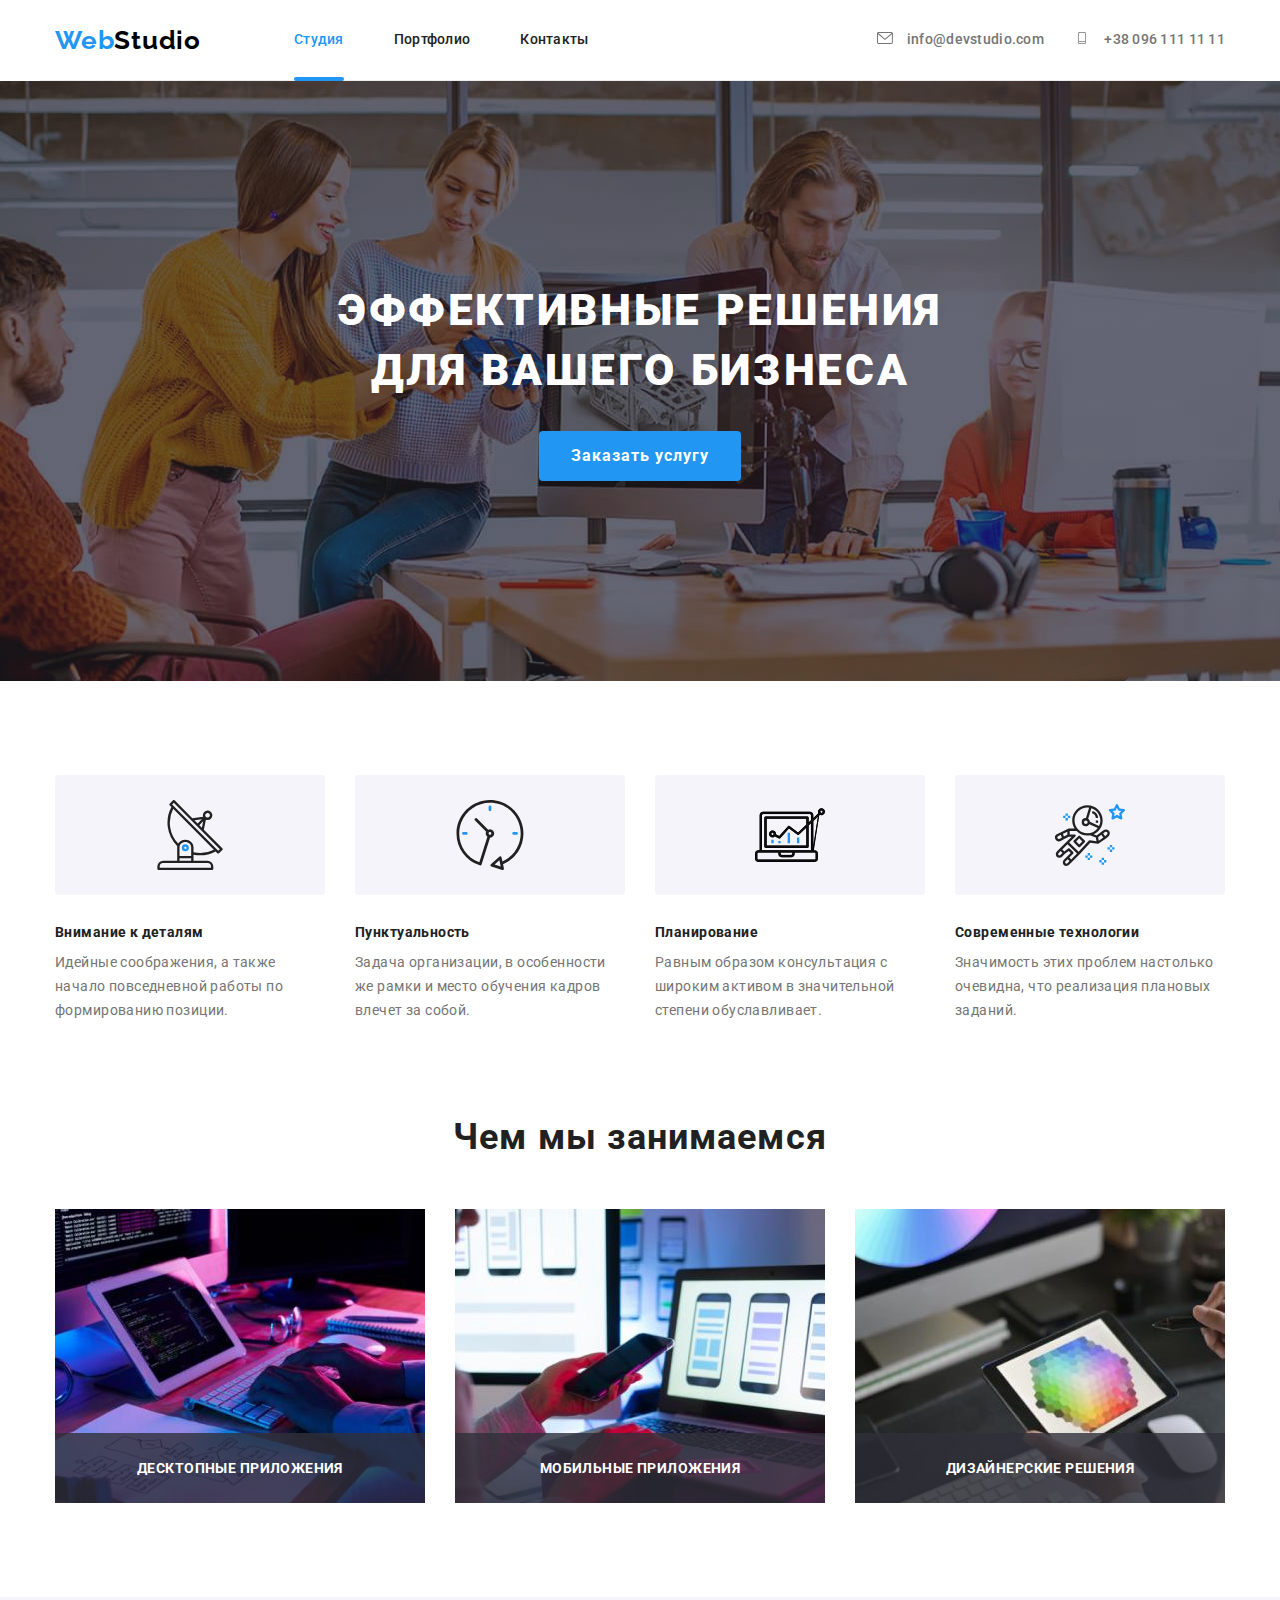
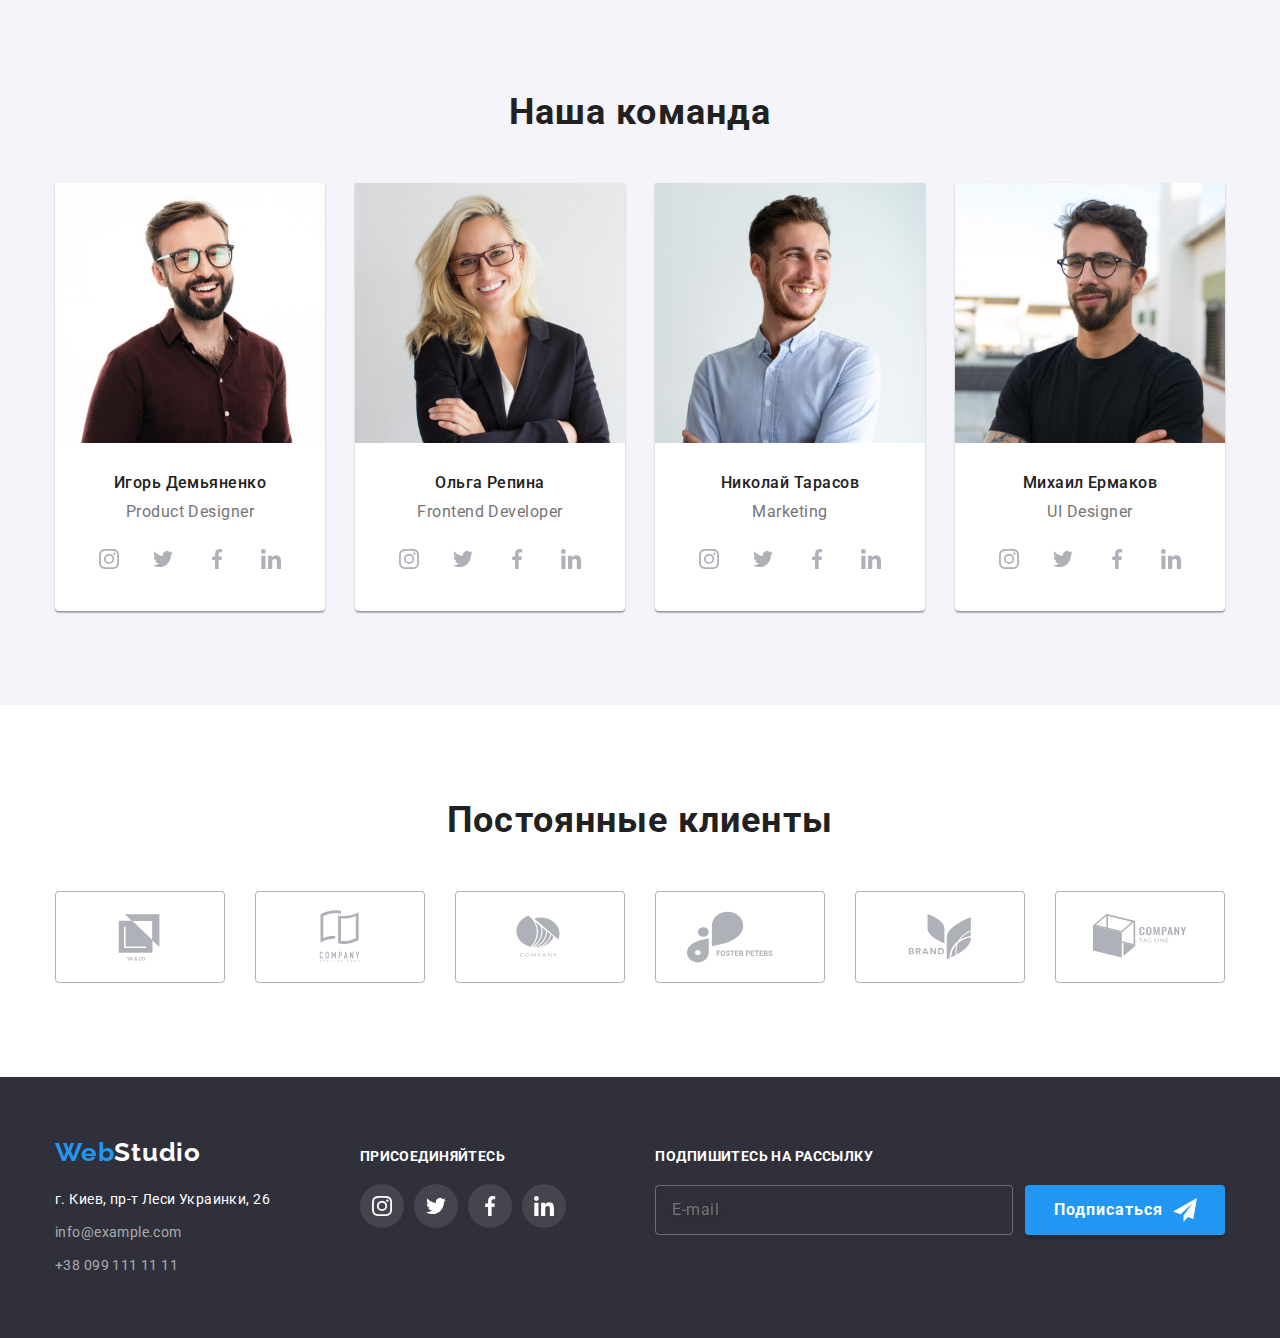
==== index.html @ 6ab0153e "HW 07 Start" ====
<!DOCTYPE html>
<html lang="ru">
  <head>
    <meta charset="UTF-8" />
    <meta http-equiv="X-UA-Compatible" content="IE=edge" />
    <meta name="viewport" content="width=device-width, initial-scale=1.0" />
    <title>Document</title>
    <link
      href="https://fonts.googleapis.com/css2?family=Raleway:wght@700&family=Roboto:wght@400;500;700;900&display=swap"
      rel="stylesheet"
    />
    <link
      rel="stylesheet"
      href="https://cdnjs.cloudflare.com/ajax/libs/modern-normalize/1.1.0/modern-normalize.min.css"
    />
    <link rel="stylesheet" href="./css/styles.css" />
  </head>
  <body>
    <!--Шапка сайта-->
    <header class="page-header">
      <div class="container main-header">
        <nav class="site-nav list">
          <a href="./index.html" class="logo"
            >Web<span class="logo-header">Studio</span></a
          >
          <ul class="top-list">
            <li class="top-item">
              <a href="./index.html" class="link current">Студия</a>
            </li>
            <li class="top-item">
              <a href="./portfolio.html" class="link">Портфолио</a>
            </li>
            <li class="top-item"><a href="" class="link">Контакты</a></li>
          </ul>
        </nav>
        <ul class="bottom-list">
          <li class="bottom-item">
            <a href="mailto:info@devstudio.com" class="link-list">
              <svg class="email-icom">
                <use href="./images/icons.svg#icon-emeil"></use>
              </svg>
              info@devstudio.com</a
            >
          </li>
          <li class="bottom-item">
            <a href="tel:+380961111111" class="link-list">
              <svg class="email-icom">
                <use href="./images/icons.svg#icon-tel"></use>
              </svg>
              +38 096 111 11 11</a
            >
          </li>
        </ul>
      </div>
    </header>
    <!--Главный блок-->
    <main>
      <!--Герой-->
      <section class="hero">
        <div class="container">
          <h1 class="hero-title">
            Эффективные решения <br />
            для вашего бизнеса
          </h1>
          <button data-modal-open type="button" class="main-button">
            Заказать услугу
          </button>
          <div data-modal class="backdrop is-hidden">
            <div class="modal">
              <form class="modal-form">
                <b class="title-form"
                  >Оставьте свои данные, мы вам перезвоним</b
                >
                <div class="modal-form-block">
                <label for="user-name" class="modal-labl">Имя</label>
                <span class="name-block">
                  <input
                    type="text"
                    name="user-name"
                    id="user-name"
                    class="input-modal"
                  />
                  <svg width="12px" height="12px" class="icon-name">
                    <use href=".//images/icons.svg#icon-name"></use>
                  </svg>
                </span>
              </div>
              <div class="modal-form-block">
                <label for="modal-tel" class="modal-labl">Телефон</label>
                <span class="name-block">
                  <input
                    type="tel"
                    name="modal-tel"
                    id="modal-tel"
                    class="input-modal"
                  />
                  <svg width="13px" height="13px" class="icon-name">
                    <use href=".//images/icons.svg#icon-telmodal"></use>
                  </svg>
                </span>
              </div>
              <div class="modal-form-block">
                <label for="modal-mail" class="modal-labl">Почта</label>
                <span class="name-block">
                  <input
                    type="email"
                    name="modal-mail"
                    id="modal-mail"
                    class="input-modal"
                  />
                  <svg width="15px" height="12px" class="icon-name">
                    <use href=".//images/icons.svg#icon-envelope"></use>
                  </svg>
                </span>
              </div>
              <div class="comment-block">
                <label for="modal-text" class="modal-labl"> Комментарий</label>
                <textarea
                  name="feedback"
                  rows="5"
                  placeholder="Введите текст"
                  class="form-comment"
                ></textarea>
              </div>
                <div class="form-field">
                  <input
                    type="checkbox"
                    name="modal-check"
                    id="modal-check"
                    class="checkbox"
                  />
                  <label for="modal-check" class="label-checkbox">
                    <span>
                      <svg width="11px" height="8px" class="checkbox-icon">
                        <use href=".//images/icons.svg#icon-Vector-icon"></use>
                      </svg>
                    </span>
                    Соглашаюсь с рассылкой и принимаю &nbsp
                    <a href="" class="checkbox-link">Условия договора</a>
                  </label>
                </div>
                <div class="form-btn">
                  <button type="submit" class="form-btn-send">Отправить</button>
                  </div>
              </form>
              <button class="close-modal" data-modal-close>
                <svg width="11px" height="11px" class="icon-modal">
                  <use href=".//images/icons.svg#icon-clousemodal"></use>
                </svg>
              </button>
            </div>
          </div>
        </div>
      </section>
      <!--Преимущества-->
      <section class="section">
        <div class="container">
          <h2 class="hidden">Наши преимущества</h2>
          <ul class="hidden-list">
            <li class="hidden-item">
              <div class="hidden-block">
                <svg class="hidden-icon">
                  <use href="./images/icons.svg#icon-antena"></use>
                </svg>
              </div>
              <h3 class="section-title">Внимание к деталям</h3>
              <p class="section-text">
                Идейные соображения, а также начало повседневной работы по
                формированию позиции.
              </p>
            </li>
            <li class="hidden-item">
              <div class="hidden-block">
                <svg class="hidden-icon">
                  <use href="./images/icons.svg#icon-chasi"></use>
                </svg>
              </div>
              <h3 class="section-title">Пунктуальность</h3>
              <p class="section-text">
                Задача организации, в особенности же рамки и место обучения
                кадров влечет за собой.
              </p>
            </li>
            <li class="hidden-item">
              <div class="hidden-block">
                <svg class="hidden-icon">
                  <use href="./images/icons.svg#icon-comp"></use>
                </svg>
              </div>
              <h3 class="section-title">Планирование</h3>
              <p class="section-text">
                Равным образом консультация с широким активом в значительной
                степени обуславливает.
              </p>
            </li>
            <li class="hidden-item">
              <div class="hidden-block">
                <svg class="hidden-icon">
                  <use href="./images/icons.svg#icon-cosmonavt"></use>
                </svg>
              </div>
              <h3 class="section-title">Современные технологии</h3>
              <p class="section-text">
                Значимость этих проблем настолько очевидна, что реализация
                плановых заданий.
              </p>
            </li>
          </ul>
        </div>
      </section>
      <!--Наши занятия-->
      <section class="section feature">
        <div class="container">
          <h2 class="feature-title">Чем мы занимаемся</h2>
          <ul class="feature-list">
            <li class="feature-item">
              <img src="./images/box1.jpg" alt="написание кода" />
              <p class="text-feature">Десктопные приложения</p>
            </li>
            <li class="feature-item">
              <img src="./images/box2.jpg" alt="стилизация приложения" />
              <p class="text-feature">Мобильные приложения</p>
            </li>
            <li class="feature-item">
              <img src="./images/box3.jpg" alt="подбор цвета" />
              <p class="text-feature">Дизайнерские решения</p>
            </li>
          </ul>
        </div>
      </section>
      <!--Команда-->
      <section class="section block">
        <div class="container">
          <h2 class="team-title">Наша команда</h2>
          <ul class="border-list">
            <li class="border-team">
              <img
                src="./images/img1.jpg"
                alt="Игорь Демьяненко"
                width="270"
                class="img"
              />
              <h3 class="block-title">Игорь Демьяненко</h3>
              <p class="block-text">Product Designer</p>
              <ul class="list-network">
                <li class="network">
                  <a href="/" class="network-link">
                    <svg width="20px" height="20px" class="icon-network">
                      <use href="./images/icons.svg#icon-insta"></use>
                    </svg>
                  </a>
                </li>
                <li class="network">
                  <a href="/" class="network-link">
                    <svg width="20px" height="20px" class="icon-network">
                      <use href="./images/icons.svg#icon-twit"></use>
                    </svg>
                  </a>
                </li>
                <li class="network">
                  <a href="/" class="network-link">
                    <svg width="20px" height="20px" class="icon-network">
                      <use href="./images/icons.svg#icon-facebook"></use>
                    </svg>
                  </a>
                </li>
                <li class="network">
                  <a href="/" class="network-link">
                    <svg width="20px" height="20px" class="icon-network">
                      <use href="./images/icons.svg#icon-linkedin"></use>
                    </svg>
                  </a>
                </li>
              </ul>
            </li>
            <li class="border-team">
              <img src="./images/img2.jpg" alt="Ольга Репина" width="270" />
              <h3 class="block-title">Ольга Репина</h3>
              <p class="block-text">Frontend Developer</p>
              <ul class="list-network">
                <li class="network">
                  <a href="/" class="network-link">
                    <svg width="20px" height="20px" class="icon-network">
                      <use href="./images/icons.svg#icon-insta"></use>
                    </svg>
                  </a>
                </li>
                <li class="network">
                  <a href="/" class="network-link">
                    <svg width="20px" height="20px" class="icon-network">
                      <use href="./images/icons.svg#icon-twit"></use>
                    </svg>
                  </a>
                </li>
                <li class="network">
                  <a href="/" class="network-link">
                    <svg width="20px" height="20px" class="icon-network">
                      <use href="./images/icons.svg#icon-facebook"></use>
                    </svg>
                  </a>
                </li>
                <li class="network">
                  <a href="/" class="network-link">
                    <svg width="20px" height="20px" class="icon-network">
                      <use href="./images/icons.svg#icon-linkedin"></use>
                    </svg>
                  </a>
                </li>
              </ul>
            </li>
            <li class="border-team">
              <img src="./images/img3.jpg" alt="Николай Тарасов" width="270" />
              <h3 class="block-title">Николай Тарасов</h3>
              <p class="block-text">Marketing</p>
              <ul class="list-network">
                <li class="network">
                  <a href="/" class="network-link">
                    <svg width="20px" height="20px" class="icon-network">
                      <use href="./images/icons.svg#icon-insta"></use>
                    </svg>
                  </a>
                </li>
                <li class="network">
                  <a href="/" class="network-link">
                    <svg width="20px" height="20px" class="icon-network">
                      <use href="./images/icons.svg#icon-twit"></use>
                    </svg>
                  </a>
                </li>
                <li class="network">
                  <a href="/" class="network-link">
                    <svg width="20px" height="20px" class="icon-network">
                      <use href="./images/icons.svg#icon-facebook"></use>
                    </svg>
                  </a>
                </li>
                <li class="network">
                  <a href="/" class="network-link">
                    <svg width="20px" height="20px" class="icon-network">
                      <use href="./images/icons.svg#icon-linkedin"></use>
                    </svg>
                  </a>
                </li>
              </ul>
            </li>
            <li class="border-team">
              <img src="./images/img4.jpg" alt="Михаил Ермаков" width="270" />
              <h3 class="block-title">Михаил Ермаков</h3>
              <p class="block-text">UI Designer</p>
              <ul class="list-network">
                <li class="network">
                  <a href="/" class="network-link">
                    <svg width="20px" height="20px" class="icon-network">
                      <use href="./images/icons.svg#icon-insta"></use>
                    </svg>
                  </a>
                </li>
                <li class="network">
                  <a href="/" class="network-link">
                    <svg width="20px" height="20px" class="icon-network">
                      <use href="./images/icons.svg#icon-twit"></use>
                    </svg>
                  </a>
                </li>
                <li class="network">
                  <a href="/" class="network-link">
                    <svg width="20px" height="20px" class="icon-network">
                      <use href="./images/icons.svg#icon-facebook"></use>
                    </svg>
                  </a>
                </li>
                <li class="network">
                  <a href="/" class="network-link">
                    <svg width="20px" height="20px" class="icon-network">
                      <use href="./images/icons.svg#icon-linkedin"></use>
                    </svg>
                  </a>
                </li>
              </ul>
            </li>
          </ul>
        </div>
      </section>
      <!--Клиенты-->
      <section class="section">
        <div class="container">
          <h2 class="clients-title">Постоянные клиенты</h2>
          <ul class="clients list">
            <li class="item-clients">
              <a href="/" class="link-clients">
                <svg width="106px" height="60px" class="icon-clients">
                  <use href="./images/icons.svg#icon-client1"></use>
                </svg>
              </a>
            </li>
            <li class="item-clients">
              <a href="/" class="link-clients">
                <svg width="106px" height="60px" class="icon-clients">
                  <use href="./images/icons.svg#icon-client2"></use>
                </svg>
              </a>
            </li>
            <li class="item-clients">
              <a href="/" class="link-clients">
                <svg width="106px" height="60px" class="icon-clients">
                  <use href="./images/icons.svg#icon-client3"></use>
                </svg>
              </a>
            </li>
            <li class="item-clients">
              <a href="/" class="link-clients">
                <svg width="106px" height="60px" class="icon-clients">
                  <use href="./images/icons.svg#icon-client4"></use>
                </svg>
              </a>
            </li>
            <li class="item-clients">
              <a href="/" class="link-clients">
                <svg width="106px" height="60px" class="icon-clients">
                  <use href="./images/icons.svg#icon-client5"></use>
                </svg>
              </a>
            </li>
            <li class="item-clients">
              <a href="/" class="link-clients">
                <svg width="106px" height="60px" class="icon-clients">
                  <use href="./images/icons.svg#icon-client6"></use>
                </svg>
              </a>
            </li>
          </ul>
        </div>
      </section>
    </main>
    <!--Футер-->
    <footer class="footer">
      <div class="container footer-container">
        <div>
          <a href="./index.html" class="logo-footer"
            >Web<span class="logo-footer-web">Studio</span></a
          >
          <address>
            <ul class="footer-list">
              <li class="footer-item">
                <a
                  href="https://goo.gl/maps/xUJWRQRGw1ZZ9FWX8"
                  class="footer-maps"
                  >г. Киев, пр-т Леси Украинки, 26</a
                >
              </li>
              <li class="footer-item">
                <a href="mailto:info@example.com" class="footer-link"
                  >info@example.com</a
                >
              </li>
              <li class="footer-item">
                <a href="tel:+380991111111" class="footer-link"
                  >+38 099 111 11 11</a
                >
              </li>
            </ul>
          </address>
        </div>
        <div class="join">
          <h3 class="join-title">присоединяйтесь</h3>
          <ul class="join-list">
            <li class="item-join">
              <a href="/" class="join-link">
                <svg width="20px" height="20px" class="icon-join">
                  <use href="./images/icons.svg#icon-insta"></use>
                </svg>
              </a>
            </li>
            <li class="item-join">
              <a href="/" class="join-link">
                <svg width="20px" height="20px" class="icon-join">
                  <use href="./images/icons.svg#icon-twit"></use>
                </svg>
              </a>
            </li>
            <li class="item-join">
              <a href="/" class="join-link">
                <svg width="20px" height="20px" class="icon-join">
                  <use href="./images/icons.svg#icon-facebook"></use>
                </svg>
              </a>
            </li>
            <li class="item-join">
              <a href="/" class="join-link">
                <svg width="20px" height="20px" class="icon-join">
                  <use href="./images/icons.svg#icon-linkedin"></use>
                </svg>
              </a>
            </li>
          </ul>
        </div>
        <form class="footer-form">
          <label for="mail" class="label-text">Подпишитесь на рассылку</label>
          <div class="label-block">
            <input
              type="email"
              name="mail"
              id="mail"
              placeholder="E-mail"
              class="input-footer"
            />
            <button type="submit" class="btn-telega">
              <p class="text-telega">Подписаться</p>
              <svg width="24px" height="24px" class="icon-tlg">
                <use href=".//images/icons.svg#icon-telega"></use>
              </svg>
            </button>
          </div>
        </form>
      </div>
    </footer>
    <script src="./js/modal.js"></script>
  </body>
</html>
---- css/styles.css ----
/* цвет основного цвета #2F303A */
/* вторичный цвет #757575 */
/* белый цвет #FFFFFF */

:root {
--primary-text-color:#757575;
--title-text-color:#212121;
--accent-color:#2196F3;
--icon-color:#AFB1B8;
--timing-function:cubic-bezier(0.4, 0, 0.2, 1);
}


.container {
    width: 1200px;
    padding-left: 15px;
    padding-right: 15px;
    margin: 0 auto;
}

h1,
h2,
h3,
h4,
h5,
h6,
ul,
p {
    margin-top: 0px;
    margin-bottom: 0px;
}

img {
    display: block;
    max-width: 100%;
    height: auto;
}

body {
    color: var(--primary-text-color);
    font-family: Roboto, monospace;
    font-style: normal;
}

/* Delet Marker */
ul {
    list-style: none;
}
/* Delet underline */
a {
    text-decoration: none;
    
}

/* logo */
.logo {
    color: var(--accent-color);
    font-family: Raleway,  monospace;
    font-weight: bold;
    font-size: 26px;
    line-height: 1.19;
    letter-spacing: 0.03em;
    text-decoration: none;
}

.logo-header {
color: #000000;
}

/* Site-nav */

.page-header {
    font-family: Roboto, monospace;
    font-weight: 500;
    font-size: 14px;
    line-height: 1.14;
    letter-spacing: 0.02em;
    color: var(--primary-text-color);
    text-decoration: none;
}

.main-header {
    display: flex;
    align-items: center;
    border-bottom: 1px solid #ECECEC;
}

.site-nav {
    display: flex;
    align-items: center;
}
.site-nav .link {
display: block;
color: #212121;
padding-top: 32px;
padding-bottom: 32px;
}
.link-list {
padding-top: 32px;
padding-bottom: 32px;
}
.bottom-list  {
display: flex;
padding-left: 0;
margin-left: auto;
}
.bottom-list .bottom-item + .bottom-item {
    margin-left: 30px;
}

.top-list {
    display: flex;
    margin-left: 93px;
    padding-left: 0;
    }

.top-list .top-item {
margin-right: 50px;

}
.top-list .top-item:last-child {
margin-right: 0;
}
.site-nav .link,
.link-list {
transition: color 250ms var(--timing-function);
}
.site-nav .link:hover, 
.site-nav .link:focus,
.link-list:hover,
.link-list:focus

 {
color: #2196F3;
} 

.link-list {
color: var(--primary-text-color);
}
/* Подчеркивание Current */
.current {
position: relative;
color: #2196F3;
}
.link.current {
    color: var(--accent-color);
}
.current::after {
content: '';
position: absolute;
bottom: -1px;
display: block;
width: 100%;
height: 4px;
background-color: var(--accent-color);
border-radius: 2px;

}

.email-icom {
    width: 16px;
    height: 12px;
    margin-right: 11px;
    fill: currentColor;
}

/* Hero */
.hero {
    background-color: #2F303A;
    text-align: center;
    padding-bottom: 200px;
    padding-top: 200px;
    max-width: 1600px;
    margin-left: auto;
    margin-right: auto;
    background-image: linear-gradient( to right, rgba(47, 48, 58, 0.4), rgba(47, 48, 58, 0.4)), 
    url(../images/heroesoptimiz.jpg);
    background-repeat: no-repeat;
    background-position: center;
    position: relative;
}

.hero-title {
    color: #ffffff;
    font-family: Roboto, monospace;
    font-weight: 900;
    font-size: 44px;
    line-height: 1.36;
    letter-spacing: 0.06em;
    margin-bottom: 30px;
    text-transform: uppercase;
    
}

/* Button */
.main-button {
background-color: var(--accent-color);    
color: #ffffff;

font-weight: 700;
font-size: 16px;
line-height: 1.88;
align-items: center;
text-align: center;
letter-spacing: 0.06em;
min-width: 200px;
min-height: 50px;
cursor: pointer;
padding: 10px 32px;
border-radius: 4px;
border: transparent;
}

/* Backdrop */
.backdrop {
    position: fixed;
    top: 0;
    left: 0;
    width: 100%;
    height: 100%;
    background-color: rgba(0,0,0,0.2);
    opacity: 1;
    transition: opacity 250ms var(--timing-function);
    z-index: 9;
}
.backdrop.is-hidden {
    opacity: 0;
    pointer-events: none;
    }
.modal {
    position: absolute;
    top: 50%;
    left: 50%;
    transform: translate(-50%,-50%);
    min-width: 528px;
    min-height: 581px;
    border-radius: 4px;
    transition-property: transform;
    transition-duration: 250ms;
    transition-timing-function: var(--timing-function);
    background-color: #FFFFFF;
    box-shadow: 0px 1px 3px rgb(0 0 0 / 12%), 0px 1px 1px rgb(0 0 0 / 14%), 0px 2px 1px rgb(0 0 0 / 20%);
}
.close-modal {
    position: absolute;
    display: flex;
    justify-content: center;
    align-items: center;
    top: 8px;
    right: 8px;
    width: 30px;
    height: 30px;
    border-radius: 50%;
    border: 1px solid rgba(0, 0, 0, 0.1);
    background-color: #ffffff;
    transition: color 250ms var(--transition-timing-function);
}
.icon-modal {
    transition: fill 250ms var(--timing-function);
}
.icon-modal:hover,
.icon-modal:focus {
  fill: var(--accent-color);
}
/* Delete hidden title */
.hidden {
  display: none;
}

/* Section */
.section {
padding-top: 94px;
padding-bottom: 94px;
}

/* Флекс сетка списка Наши Преимущества */
.hidden-list {
    padding-left: 0;
    display: flex;
}
.hidden-item {
    flex-basis: calc(100% / 4);
    margin-right: 30px;
}
.hidden-item:last-child {
    margin-right: 0;
}
.hidden-block {
    display: flex;
    justify-content: center;
    height: 120px;
    align-items: center;
    background-color: #F5F4FA;
    border-radius: 4px;
    margin-bottom: 30px;
}
.hidden-icon {
    width: 70px;
    height: 70px;
}


.section-text {
font-size: 14px;
line-height: 1.71;
letter-spacing: 0.03em;
}
.section-title {
    color: var(--title-text-color);
    font-family: Roboto, monospace;
    font-weight: 700;
    font-size: 14px;
    line-height: 1.14;
    letter-spacing: 0.03em;
    margin-bottom: 10px;
}

.block {
    background-color: #F5F4FA;
    color: var(--title-text-color);
}

/* Обнуление падинга между секциями */
.feature {
    padding-top: 0;
}

/* Флекс сетка Чем Мы Занимаемся */
.feature-list {
    display: flex;
    padding-left: 0;
    justify-content: space-between;
    
}
.feature-item {
    flex-basis: calc(100% / 3);
    margin-right: 30px;
    position: relative;
}
.feature-item:last-child {
    margin-right: 0;
}

.feature-title {
    color: var(--title-text-color);
    font-family: Roboto, monospace;
    font-weight: 700;
    font-size: 36px;
    line-height: 1.17;
    text-align: center;
    letter-spacing: 0.03em;
    margin-bottom: 50px;
}
.text-feature {
    position: absolute;
    bottom: 0;
    left: 0;
    width: 100%;
    height: 70px;
   
    display: flex;
    justify-content: center;
    align-items: center;

    color: #FFFFFF;
    background: rgba(47, 48, 58, 0.8);

    font-weight: 700;
    font-size: 14px;
    line-height: 16px;
    text-align: center;
    letter-spacing: 0.03em;
    text-transform: uppercase;
}

.team-title {
    color: var(--title-text-color);
    font-family: Roboto, monospace;
    font-weight: 700;
    font-size: 36px;
    line-height: 1.17;
    text-align: center;
    letter-spacing: 0.03em;
    margin-bottom: 50px;
}

.block-title {
    color: var(--title-text-color);
    font-family: Roboto, monospace;
    font-weight: 500;
    font-size: 16px;
    line-height: 1.19;
    letter-spacing: 0.03em;
    margin-top: 30px;
    margin-bottom: 10px;
}
.block-text {
    font-family: Roboto, monospace;
    font-size: 16px;
    line-height: 1.19;
    letter-spacing: 0.03em;
    margin-bottom: 16px;
    color: var(--primary-text-color);
}

.list-network {
    display: flex;
    justify-content: center;
    margin-bottom: 30px;
    padding-left: 0;
}
.network a {
    color: var(--icon-color);
    display: flex;
    width: 44px;
    height: 44px;
    justify-content: center;
    align-items: center;
    border-radius: 50%;
}
.icon-network {
    fill: currentColor;
}

.network-link {
    transition: color 250ms var(--timing-function),
     background-color 250ms var(--timing-function);
}

.network a:hover,
.network a:focus {
    color: #ffffff;
    background-color: var(--accent-color);
}
.network {
    margin-right: 10px;
    cursor: pointer;
}
.network:last-child {
    margin-right: 0;
}

.border-list {
    display: flex;
    min-width: 1170px;
    padding-left: 0;
}
.border-team {
    flex-basis: calc(100% / 4);
display: inline-block;
box-shadow: 0px 1px 3px rgba(0, 0, 0, 0.12), 0px 1px 1px rgba(0, 0, 0, 0.14), 0px 2px 1px rgba(0, 0, 0, 0.2);
border-radius: 0px 0px 4px 4px;
width: 270px;
margin-right: 30px;
background-color: white;
text-align: center;
}
.border-team:last-child {
    margin-right: 0;
}

/* Секция "Постоянные клиенты" */
.clients {
    display: flex;
    justify-content: center;
}
.list {
    padding: 0;
    margin: 0;
    list-style: none;
}
.clients-title {
    font-weight: bold;
    font-size: 36px;
    line-height: 1.17;
    text-align: center;
    color: var(--title-text-color);
    letter-spacing: 0.03em;
    margin-bottom: 50px;
}
.link-clients {
    display: flex;
    width: 170px;
    height: 92px;
    justify-content: center;
    align-items: center;
    border: 1px solid var(--icon-color);
    border-radius: 4px;
    color: var(--icon-color);
}

.link-clients {
    transition: color 250ms var(--timing-function), 
    border-color 250ms var(--timing-function);
}

.link-clients:hover,
.link-clients:focus {
    color: var(--accent-color);
    border-color: var(--accent-color);
}
.item-clients {
    margin-right: 30px;
}
.item-clients:last-child {
    margin-right: 0;
}
.icon-clients {
    fill: currentColor;
}


/* Foter */
.footer {
    background-color: #2F303A;
    padding-top: 60px;
    padding-bottom: 60px;
}
.footer-link {
    color: rgba(255, 255, 255, 0.6);
    font-family: Roboto;
    font-style: normal;
    font-size: 14px;
    line-height: 1.71;
    letter-spacing: 0.03em;
}

.footer-item {
    margin-bottom: 9px;
}
.footer-item:last-child {
    margin-bottom: 0;
}
.footer-list {
    padding-left: 0;
}

.footer-maps {
    display: inline-block;
    color: #ffffff;
    font-family: Roboto, monospace;
    font-style: normal;
    font-size: 14px;
    line-height: 1.71;
    letter-spacing: 0.03em;
    text-decoration: none;
}

.footer-maps,
.footer-link {
    transition: color 250ms var(--timing-function);
}

.footer-maps:hover,
.footer-maps:focus,
.footer-link:focus,
.footer-link:hover {
    color: var(--accent-color);
}
.logo-footer{
    display: inline-block;
    color: var(--accent-color);
    font-family: Raleway,  monospace;
    font-weight: bold;
    font-size: 26px;
    line-height: 1.19;
    letter-spacing: 0.03em;
    text-decoration: none;
    margin-bottom: 20px;
}
.logo-footer-web {
    color: #ffffff;
}

/* Футер "Присоединяйтесь" */
.footer-container {
    display: flex;
    justify-content: space-between;
    align-items: baseline;
}
.join-title {
    color: #ffffff;
    font-weight: bold;
    font-size: 14px;
    line-height: 16px;
    letter-spacing: 0.03em;
    text-transform: uppercase;
    margin-bottom: 20px;
}
.join-list {
    display: flex;
    justify-content: center;
    padding-left: 0;
    list-style: none;
}

.item-join a {
    color: #ffffff;
    display: flex;
    width: 44px;
    height: 44px;
    border-radius: 50%;
    justify-content: center;
    align-items: center;
    background-color: rgba(255, 255, 255, 0.1);
}

.join-link {
    transition: background-color 250ms var(--timing-function);
}

.item-join a:hover,
.item-join a:focus {
    background-color: var(--accent-color);
}
.item-join {
    margin-right: 10px;
}
.item-join:last-child {
    margin-right: 0;
} 
.join a svg {
    fill: currentColor;
}

/* ПОРТФОЛИО */

}
/* Фильтр */
.filter-list {}
.filter-list {
    display: flex;
    padding-left: 0;
    justify-content: center;
    margin-bottom: 50px;
}

.filter-item {
    margin-right: 8px;
}
.filter-item:last-child {
    margin-right: 0;
}

.filter {
    background-color: #F5F4FA;
    color: var(--title-text-color);
    font-weight: 500;
    font-size: 16px;
    line-height: 1.62;
    text-align: center;
    letter-spacing: 0.03em;
    cursor: pointer;
    border-radius: 4px;
    border: none;
    padding: 6px 22px;
    transition: color 250ms var(--timing-function),
    background-color 250ms var(--timing-function),
    box-shadow 250ms var(--timing-function);
}
.filter:hover,
.filter:focus {
    color: #ffffff;
    background-color: var(--accent-color);
    box-shadow: 0px 3px 1px rgba(0, 0, 0, 0.1), 0px 1px 2px rgba(0, 0, 0, 0.08), 0px 2px 2px rgba(0, 0, 0, 0.12);
}


/* Примеры работ */
.list-examples {
    display: flex;
    padding-left: 0;
    flex-wrap: wrap;
    margin-right: -30px;
    margin-bottom: -30px;
}
.examples-item {
    flex-basis: calc(100% / 3 - 30px);
    margin-right: 30px;
    margin-bottom: 30px;
}
.examples-title {
font-family: Roboto;
font-style: normal;
font-weight: bold;
font-size: 18px;
line-height: 36px;
letter-spacing: 0.06em;
}
.examples-text {
font-family: Roboto;
font-size: 16px;
line-height: 1.9;
letter-spacing: 0.03em;
color: var(--primary-text-color);
margin-top: 4px;
}

.link-filter:hover,
.link-filter:focus {
    box-shadow: 0px 1px 1px rgba(0, 0, 0, 0.12), 0px 4px 4px rgba(0, 0, 0, 0.06), 1px 4px 6px rgba(0, 0, 0, 0.16);

}
.examples-container {
    padding: 20px 24px;
    border: 1px solid #EEEEEE;
    box-sizing: border-box;
    color: var(--title-text-color);
    border-top: none;
}

/* Overlay */
.link-overlay {
    position: relative;
    overflow: hidden;
}

.link-filter:hover .text-positions,
.link-filter:focus .text-positions{
    transform: translatey(0);
}

.link-filter {
    display: block;
    transition: box-shadow 250ms var(--timing-function);
}
.text-positions {
    position: absolute;  
    display: block;
    top: 0;
    left: 0;
    width: 100%;
    height: 100%;
    padding: 63px 24px;

    font-weight: normal;
    font-size: 18px;
    line-height: 28px;
    letter-spacing: 0.03em;
    color: #FFFFFF;
    background-color: rgba(33, 150, 243, 0.9);
    transform: translatey(101%);
    transition: 250ms var(--timing-function);
}
    
/* Footer Telegram */
.btn-telega {
display: flex;
justify-content: center;
background: #2196F3;
box-shadow: 0px 4px 4px rgba(0, 0, 0, 0.15);
border-radius: 4px;
cursor: pointer;
border: transparent;

font-weight: bold;
font-size: 16px;
line-height: 1.88;
align-items: center;
text-align: center;
letter-spacing: 0.06em;
color: #FFFFFF;
padding: 10px 28px 10px 29px;
}
.icon-tlg {
    margin-left: 10px;
}
.label-text {
display: block;
font-weight: bold;
font-size: 14px;
line-height: 1.14;
letter-spacing: 0.03em;
text-transform: uppercase;
color: #FFFFFF;
margin-bottom: 20px;
}

.label-block {
    display: flex;
    justify-content: flex-end;
}
.input-footer {
font-family: Roboto;
font-style: normal;
font-weight: normal;
font-size: 16px;
line-height: 1.25;
display: flex;
align-items: center;
letter-spacing: 0.03em;
color: rgba(255, 255, 255, 0.6);
margin-right: 12px;

min-width: 358px;
min-height: 50px;
background-color: transparent;
border: 1px solid rgba(255, 255, 255, 0.3);
box-sizing: border-box;
filter: drop-shadow(0px 4px 4px rgba(0, 0, 0, 0.15));
border-radius: 4px;
padding-left: 16px;
}

 
.title-form {
display: block;

font-weight: bold;
font-size: 20px;
line-height: 1.15;
text-align: center;
letter-spacing: 0.03em;
color: var(--title-text-color);
margin-bottom: 12px;
}
.modal {
    padding: 40px;
}
 .modal-labl {
display: flex;
flex-wrap: wrap;
    
margin-bottom: 4px;
width: 448px;

font-weight: normal;
font-size: 12px;
line-height: 1.17;
letter-spacing: 0.01em;
}
.input-modal {
    position: relative;
    width: 100%;
    height: 40px;
    border: 1px solid rgba(33, 33, 33, 0.2);
    box-sizing: border-box;
    border-radius: 4px;
    padding: 12px 42px;
    outline: none;
    transition: border-color 250ms cubic-bezier(0.4, 0, 0.2, 1);
}
.input-modal:focus + .icon-name {
    fill: var(--accent-color);
  }
  .input-modal:focus {
    border-color: var(--accent-color);
  }
.modal-form-block {
    margin-bottom: 10px;
}
.name-block{
    display: block;
    position: relative;
}
.icon-name {
    position: absolute;
    top: 50%;
    left: 12px;
    transform: translateY(-50%);
    transition: fill 250ms cubic-bezier(0.4, 0, 0.2, 1);
    fill: var(--backgroung-color);
}
.comment-block {
    margin-bottom: 20px;
}
 .form-comment {
    font-weight: normal;
    font-size: 12px;
    line-height: 1.17;
    letter-spacing: 0.01em;
    min-height: 96px;

    width: 100%;
    border: 1px solid rgba(33, 33, 33, 0.2);
    box-sizing: border-box;
    border-radius: 4px;
    resize: none;
    outline: none;
    display: block;
    padding: 12px 16px;
   
    transition: border-color 250ms var(--timing-function);
 }
 .form-comment::placeholder {
    font-family: Roboto;
    font-style: normal;
    font-weight: normal;
    font-size: 14px;
    line-height: 1.14;
    letter-spacing: 0.01em;
    color: rgba(117, 117, 117, 0.5);
  }
  .form-comment:focus {
    border-color: var(--accent-color);
  }
/* MODAL WINDOWS */
 .checkbox {
    appearance: none;
    -webkit-appearance: none;
    -moz-appearance: none;
 }
 .form-field {
    display: flex;
    align-items: center;
    justify-content: center;

 }
 .label-checkbox {
    font-size: 14px;
    line-height: 1.71;
    letter-spacing: 0.03em;
    color: var(--primary-text-color);
    position: relative;
    display: flex;
    align-items: center;
    justify-content: center;
 }
 .label-checkbox span {
    width: 16px;
    height: 15px;
    border: 2px solid var(--title-text-color);
    border-radius: 2px;
    margin-right: 8px;
    display: flex;
    align-items: center;
    justify-content: center;
    cursor: pointer;
}
.checkbox:checked + .label-checkbox span {
    border: none;
    background-color: var(--accent-color);
  }
.checkbox:checked + .label-checkbox .checkbox-icon {
    fill: #FFFFFF;
}
.checkbox-link {
    text-decoration-line: underline;
    color: var(--accent-color);
}
checkbox-icon {
    fill: transparent;
}
.form-btn {
    display: flex;
    justify-content: center;
    align-items: center;
    margin-top: 30px;
  }
.form-btn-send {
padding: 10px 55px 10px 56px;
background-color: var(--accent-color);
box-shadow: 0px 4px 4px rgba(0, 0, 0, 0.15);
border-radius: 4px;
color: #ffffff;
border: transparent;

font-family: Roboto;
font-style: normal;
font-weight: bold;
font-size: 16px;
line-height: 1.88;
letter-spacing: 0.06em;
cursor: pointer;
transition: background-color 250ms var(--timing-function);
}
.form-btn-send:focus,
.form-btn-send:hover {
background-color: #188CE8;
}
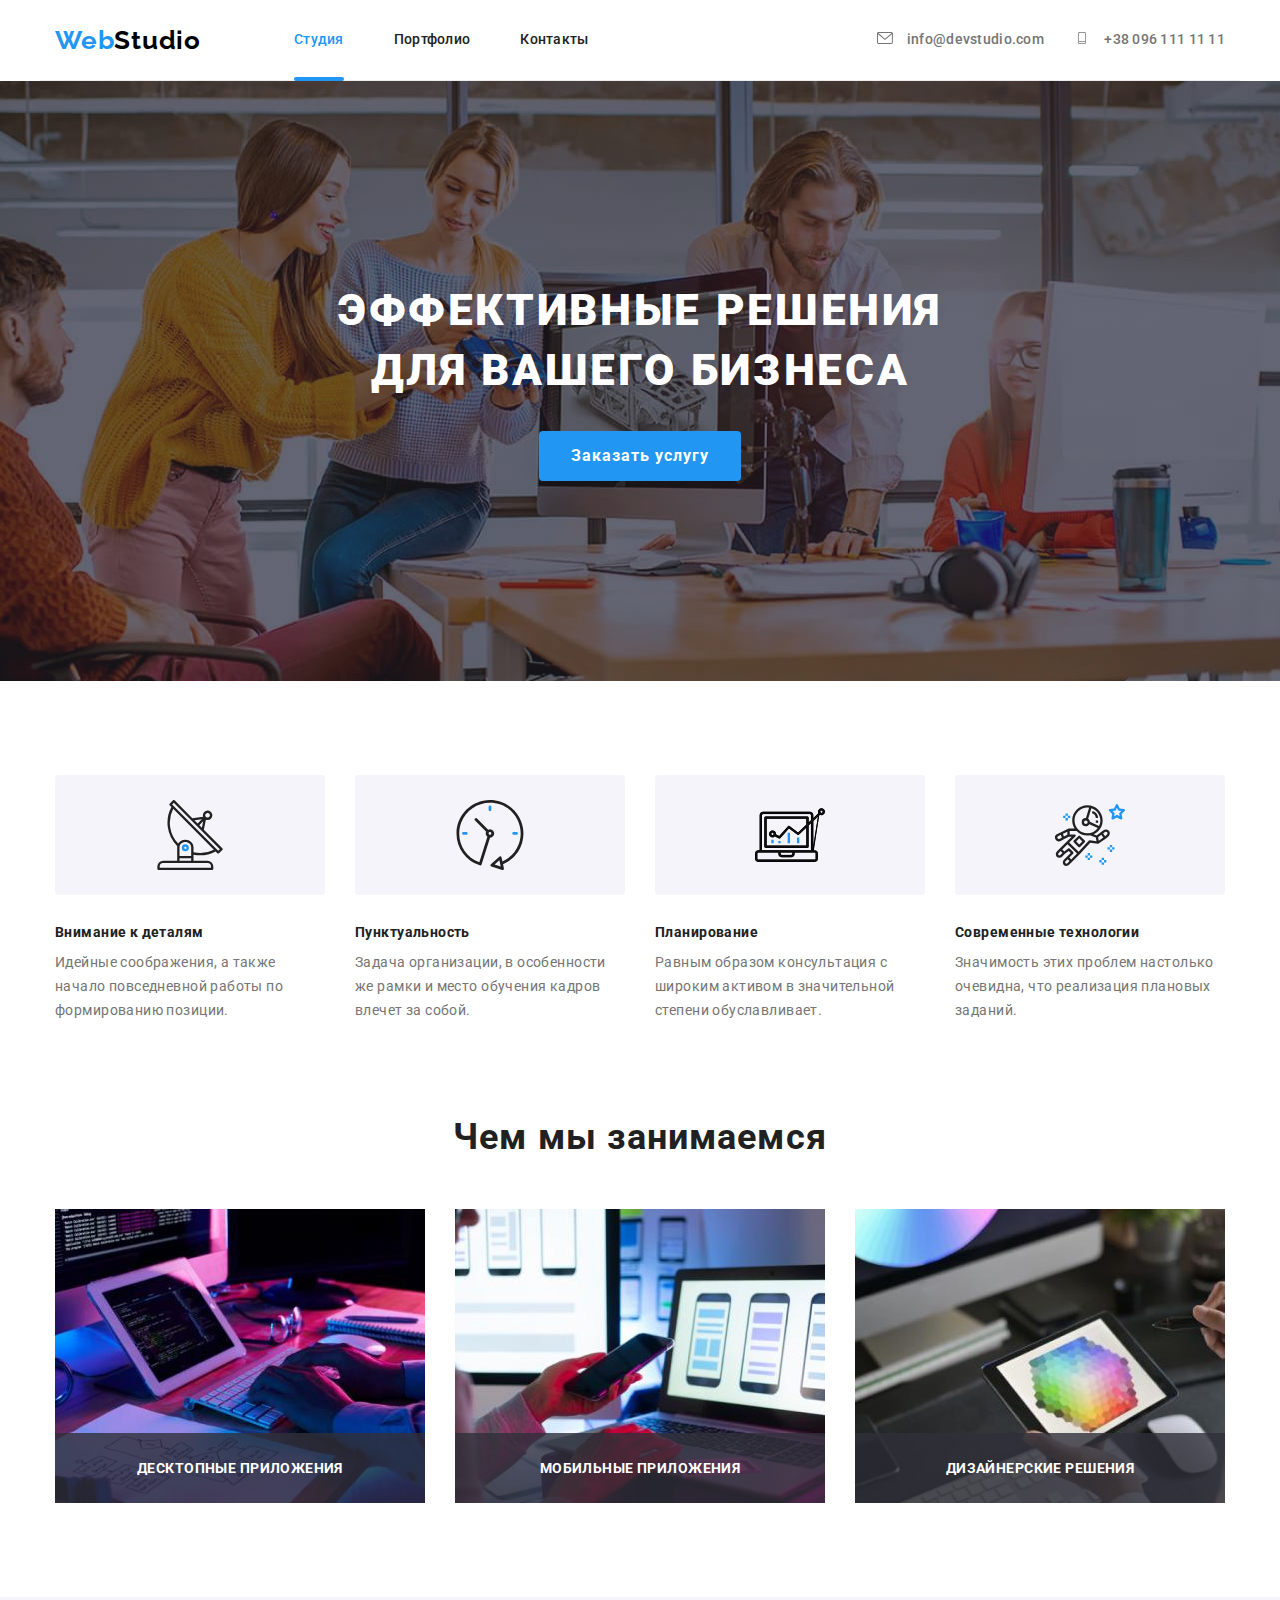
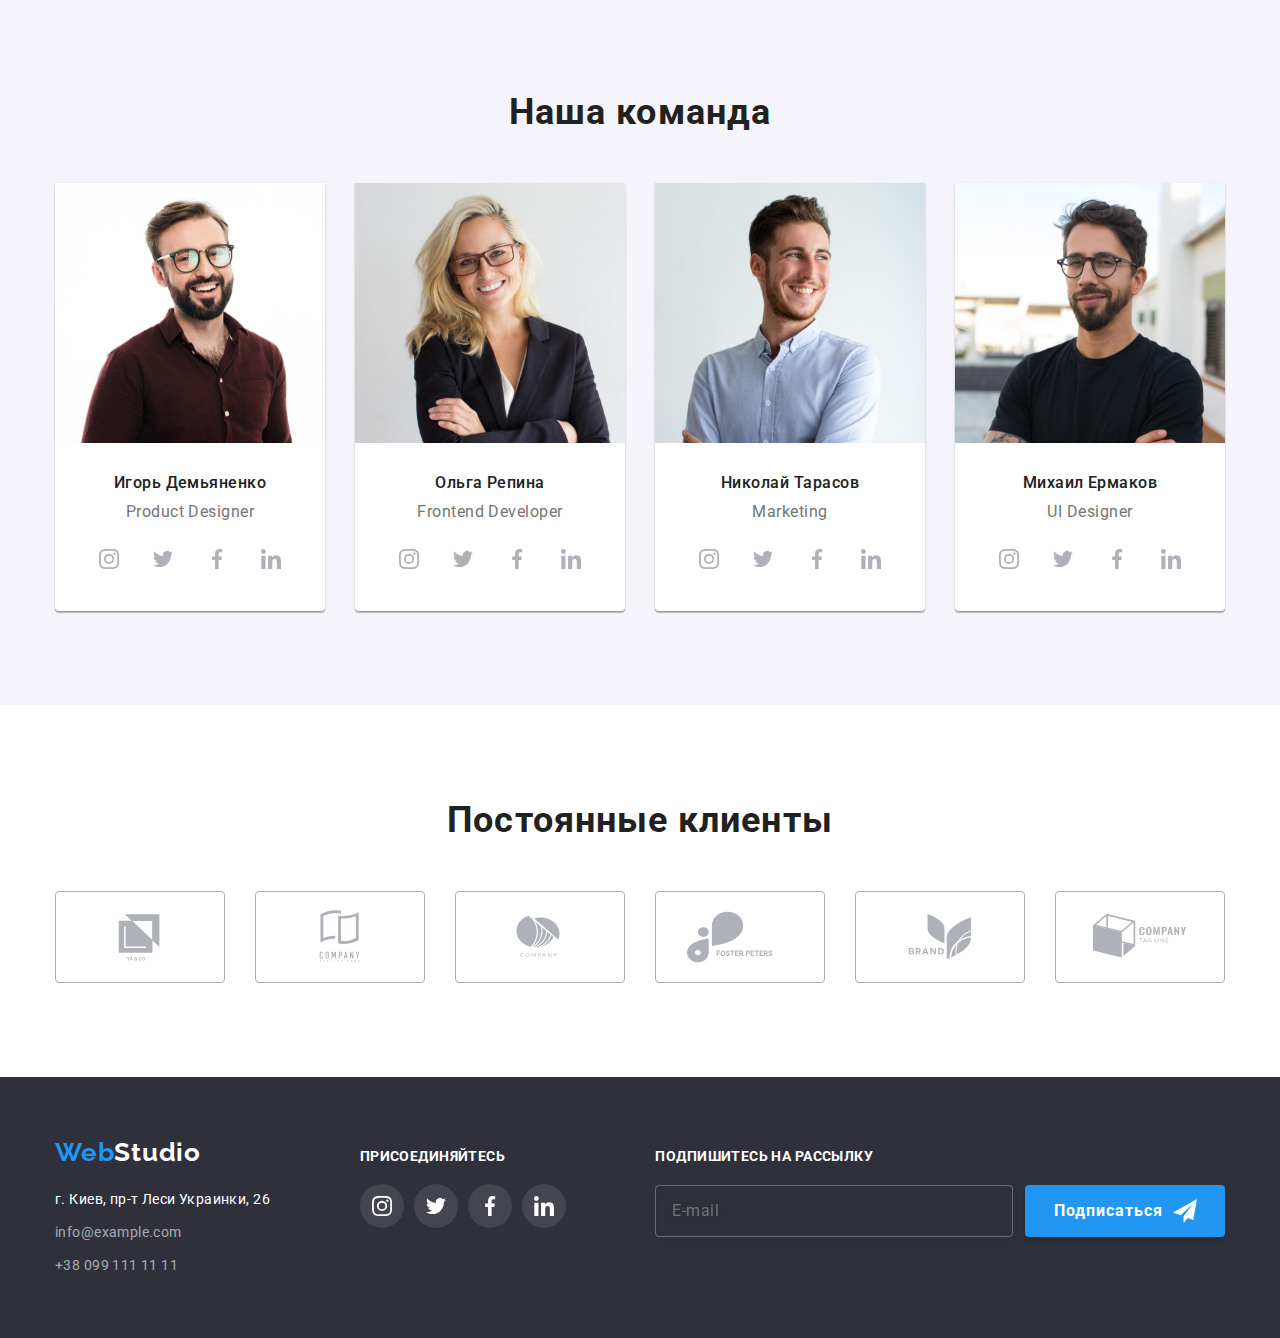
==== commit 87304a0b: "HW 07 BEM ?" ====
--- a/index.html
+++ b/index.html
@@ -17,34 +17,34 @@
   </head>
   <body>
     <!--Шапка сайта-->
-    <header class="page-header">
-      <div class="container main-header">
-        <nav class="site-nav list">
-          <a href="./index.html" class="logo"
-            >Web<span class="logo-header">Studio</span></a
+    <header class="header">
+      <div class="container header__container">
+        <nav class="site-nav">
+          <a href="./index.html" class="header__logo"
+            >Web<span class="header__logo-1">Studio</span></a
           >
           <ul class="top-list">
-            <li class="top-item">
-              <a href="./index.html" class="link current">Студия</a>
-            </li>
-            <li class="top-item">
-              <a href="./portfolio.html" class="link">Портфолио</a>
-            </li>
-            <li class="top-item"><a href="" class="link">Контакты</a></li>
+            <li class="top-list__item">
+              <a href="./index.html" class="top-list__link current">Студия</a>
+            </li>
+            <li class="top-list__item">
+              <a href="./portfolio.html" class="top-list__link">Портфолио</a>
+            </li>
+            <li class="top-list__item"><a href="" class="top-list__link">Контакты</a></li>
           </ul>
         </nav>
         <ul class="bottom-list">
-          <li class="bottom-item">
-            <a href="mailto:info@devstudio.com" class="link-list">
-              <svg class="email-icom">
+          <li class="bottom-list__item">
+            <a href="mailto:info@devstudio.com" class="bottom-list__link">
+              <svg class="bottom-list__icon">
                 <use href="./images/icons.svg#icon-emeil"></use>
               </svg>
               info@devstudio.com</a
             >
           </li>
-          <li class="bottom-item">
-            <a href="tel:+380961111111" class="link-list">
-              <svg class="email-icom">
+          <li class="bottom-list__item">
+            <a href="tel:+380961111111" class="bottom-list__link">
+              <svg class="bottom-list__icon">
                 <use href="./images/icons.svg#icon-tel"></use>
               </svg>
               +38 096 111 11 11</a
@@ -57,94 +57,94 @@
     <main>
       <!--Герой-->
       <section class="hero">
-        <div class="container">
-          <h1 class="hero-title">
+        <div class="container hero__container">
+          <h1 class="hero__title">
             Эффективные решения <br />
             для вашего бизнеса
           </h1>
-          <button data-modal-open type="button" class="main-button">
+          <button data-modal-open type="button" class="hero__btn">
             Заказать услугу
           </button>
           <div data-modal class="backdrop is-hidden">
             <div class="modal">
-              <form class="modal-form">
-                <b class="title-form"
+              <form>
+                <b class="modal__title"
                   >Оставьте свои данные, мы вам перезвоним</b
                 >
-                <div class="modal-form-block">
-                <label for="user-name" class="modal-labl">Имя</label>
-                <span class="name-block">
+                <div class="form__field">
+                <label for="user-name" class="input__text">Имя</label>
+                <span class="input__wrap">
                   <input
                     type="text"
                     name="user-name"
                     id="user-name"
-                    class="input-modal"
+                    class="form__input"
                   />
-                  <svg width="12px" height="12px" class="icon-name">
+                  <svg width="12px" height="12px" class="input__icon">
                     <use href=".//images/icons.svg#icon-name"></use>
                   </svg>
                 </span>
               </div>
-              <div class="modal-form-block">
-                <label for="modal-tel" class="modal-labl">Телефон</label>
-                <span class="name-block">
+              <div class="form__field">
+                <label for="modal-tel" class="input__text">Телефон</label>
+                <span class="input__wrap">
                   <input
                     type="tel"
                     name="modal-tel"
                     id="modal-tel"
-                    class="input-modal"
+                    class="form__input"
                   />
-                  <svg width="13px" height="13px" class="icon-name">
+                  <svg width="13px" height="13px" class="input__icon">
                     <use href=".//images/icons.svg#icon-telmodal"></use>
                   </svg>
                 </span>
               </div>
-              <div class="modal-form-block">
-                <label for="modal-mail" class="modal-labl">Почта</label>
-                <span class="name-block">
+              <div class="form__field">
+                <label for="modal-mail" class="input__text">Почта</label>
+                <span class="input__wrap">
                   <input
                     type="email"
                     name="modal-mail"
                     id="modal-mail"
-                    class="input-modal"
+                    class="form__input"
                   />
-                  <svg width="15px" height="12px" class="icon-name">
+                  <svg width="15px" height="12px" class="input__icon">
                     <use href=".//images/icons.svg#icon-envelope"></use>
                   </svg>
                 </span>
               </div>
-              <div class="comment-block">
-                <label for="modal-text" class="modal-labl"> Комментарий</label>
+              <div class="form__field">
+                <label for="modal-text" class="input__text"> Комментарий</label>
                 <textarea
                   name="feedback"
                   rows="5"
                   placeholder="Введите текст"
-                  class="form-comment"
+                  class="form__text"
                 ></textarea>
               </div>
-                <div class="form-field">
+                <div class="form__field-checkbox">
                   <input
                     type="checkbox"
                     name="modal-check"
                     id="modal-check"
                     class="checkbox"
                   />
-                  <label for="modal-check" class="label-checkbox">
+                  <label for="modal-check" class="checkbox__label">
                     <span>
-                      <svg width="11px" height="8px" class="checkbox-icon">
+                      <svg width="11px" height="8px" class="checkbox__icon">
                         <use href=".//images/icons.svg#icon-Vector-icon"></use>
                       </svg>
                     </span>
                     Соглашаюсь с рассылкой и принимаю &nbsp
-                    <a href="" class="checkbox-link">Условия договора</a>
+                    <a href="" class="checkbox__link">Условия договора</a>
                   </label>
                 </div>
-                <div class="form-btn">
-                  <button type="submit" class="form-btn-send">Отправить</button>
+                <div class="form__btn">
+                  <button type="submit" class="form__btn--send">Отправить</button>
                   </div>
               </form>
-              <button class="close-modal" data-modal-close>
-                <svg width="11px" height="11px" class="icon-modal">
+              <button class="modal__btn-close" data-modal-close>
+                <svg width="11px" height="11px" class="modal__btn-close__icon">
                   <use href=".//images/icons.svg#icon-clousemodal"></use>
                 </svg>
               </button>
@@ -154,53 +154,53 @@
       </section>
       <!--Преимущества-->
       <section class="section">
-        <div class="container">
+        <div class="container qualities">
           <h2 class="hidden">Наши преимущества</h2>
-          <ul class="hidden-list">
-            <li class="hidden-item">
-              <div class="hidden-block">
-                <svg class="hidden-icon">
+          <ul class="qualities-list">
+            <li class="qualities-list__item">
+              <div class="qualities-list__block">
+                <svg class="qualities-list__icon">
                   <use href="./images/icons.svg#icon-antena"></use>
                 </svg>
               </div>
-              <h3 class="section-title">Внимание к деталям</h3>
-              <p class="section-text">
+              <h3 class="qualities-list__title">Внимание к деталям</h3>
+              <p class="qualities-list__text">
                 Идейные соображения, а также начало повседневной работы по
                 формированию позиции.
               </p>
             </li>
-            <li class="hidden-item">
-              <div class="hidden-block">
-                <svg class="hidden-icon">
+            <li class="qualities-list__item">
+              <div class="qualities-list__block">
+                <svg class="qualities-list__icon">
                   <use href="./images/icons.svg#icon-chasi"></use>
                 </svg>
               </div>
-              <h3 class="section-title">Пунктуальность</h3>
-              <p class="section-text">
+              <h3 class="qualities-list__title">Пунктуальность</h3>
+              <p class="qualities-list__text">
                 Задача организации, в особенности же рамки и место обучения
                 кадров влечет за собой.
               </p>
             </li>
-            <li class="hidden-item">
-              <div class="hidden-block">
-                <svg class="hidden-icon">
+            <li class="qualities-list__item">
+              <div class="qualities-list__block">
+                <svg class="qualities-list__icon">
                   <use href="./images/icons.svg#icon-comp"></use>
                 </svg>
               </div>
-              <h3 class="section-title">Планирование</h3>
-              <p class="section-text">
+              <h3 class="qualities-list__title">Планирование</h3>
+              <p class="qualities-list__text">
                 Равным образом консультация с широким активом в значительной
                 степени обуславливает.
               </p>
             </li>
-            <li class="hidden-item">
-              <div class="hidden-block">
-                <svg class="hidden-icon">
+            <li class="qualities-list__item">
+              <div class="qualities-list__block">
+                <svg class="qualities-list__icon">
                   <use href="./images/icons.svg#icon-cosmonavt"></use>
                 </svg>
               </div>
-              <h3 class="section-title">Современные технологии</h3>
-              <p class="section-text">
+              <h3 class="qualities-list__title">Современные технологии</h3>
+              <p class="qualities-list__text">
                 Значимость этих проблем настолько очевидна, что реализация
                 плановых заданий.
               </p>
@@ -211,19 +211,19 @@
       <!--Наши занятия-->
       <section class="section feature">
         <div class="container">
-          <h2 class="feature-title">Чем мы занимаемся</h2>
+          <h2 class="feature__title">Чем мы занимаемся</h2>
           <ul class="feature-list">
-            <li class="feature-item">
+            <li class="feature-list__item">
               <img src="./images/box1.jpg" alt="написание кода" />
-              <p class="text-feature">Десктопные приложения</p>
-            </li>
-            <li class="feature-item">
+              <p class="feature-list__text">Десктопные приложения</p>
+            </li>
+            <li class="feature-list__item">
               <img src="./images/box2.jpg" alt="стилизация приложения" />
-              <p class="text-feature">Мобильные приложения</p>
-            </li>
-            <li class="feature-item">
+              <p class="feature-list__text">Мобильные приложения</p>
+            </li>
+            <li class="feature-list__item">
               <img src="./images/box3.jpg" alt="подбор цвета" />
-              <p class="text-feature">Дизайнерские решения</p>
+              <p class="feature-list__text">Дизайнерские решения</p>
             </li>
           </ul>
         </div>
@@ -233,145 +233,145 @@
         <div class="container">
           <h2 class="team-title">Наша команда</h2>
           <ul class="border-list">
-            <li class="border-team">
+            <li class="border-list__item">
               <img
                 src="./images/img1.jpg"
                 alt="Игорь Демьяненко"
                 width="270"
                 class="img"
               />
-              <h3 class="block-title">Игорь Демьяненко</h3>
-              <p class="block-text">Product Designer</p>
+              <h3 class="border-list__title">Игорь Демьяненко</h3>
+              <p class="border-list__text">Product Designer</p>
               <ul class="list-network">
-                <li class="network">
-                  <a href="/" class="network-link">
-                    <svg width="20px" height="20px" class="icon-network">
+                <li class="list-network__item">
+                  <a href="/" class="list-network__link">
+                    <svg width="20px" height="20px" class="list-network__icon">
                       <use href="./images/icons.svg#icon-insta"></use>
                     </svg>
                   </a>
                 </li>
-                <li class="network">
-                  <a href="/" class="network-link">
-                    <svg width="20px" height="20px" class="icon-network">
+                <li class="list-network__item">
+                  <a href="/" class="list-network__link">
+                    <svg width="20px" height="20px" class="list-network__icon">
                       <use href="./images/icons.svg#icon-twit"></use>
                     </svg>
                   </a>
                 </li>
-                <li class="network">
-                  <a href="/" class="network-link">
-                    <svg width="20px" height="20px" class="icon-network">
+                <li class="list-network__item">
+                  <a href="/" class="list-network__link">
+                    <svg width="20px" height="20px" class="list-network__icon">
                       <use href="./images/icons.svg#icon-facebook"></use>
                     </svg>
                   </a>
                 </li>
-                <li class="network">
-                  <a href="/" class="network-link">
-                    <svg width="20px" height="20px" class="icon-network">
+                <li class="list-network__item">
+                  <a href="/" class="list-network__link">
+                    <svg width="20px" height="20px" class="list-network__icon">
                       <use href="./images/icons.svg#icon-linkedin"></use>
                     </svg>
                   </a>
                 </li>
               </ul>
             </li>
-            <li class="border-team">
+            <li class="border-list__item">
               <img src="./images/img2.jpg" alt="Ольга Репина" width="270" />
-              <h3 class="block-title">Ольга Репина</h3>
-              <p class="block-text">Frontend Developer</p>
+              <h3 class="border-list__title">Ольга Репина</h3>
+              <p class="border-list__text">Frontend Developer</p>
               <ul class="list-network">
-                <li class="network">
-                  <a href="/" class="network-link">
-                    <svg width="20px" height="20px" class="icon-network">
+                <li class="list-network__item">
+                  <a href="/" class="list-network__link">
+                    <svg width="20px" height="20px" class="list-network__icon">
                       <use href="./images/icons.svg#icon-insta"></use>
                     </svg>
                   </a>
                 </li>
-                <li class="network">
-                  <a href="/" class="network-link">
-                    <svg width="20px" height="20px" class="icon-network">
+                <li class="list-network__item">
+                  <a href="/" class="list-network__link">
+                    <svg width="20px" height="20px" class="list-network__icon">
                       <use href="./images/icons.svg#icon-twit"></use>
                     </svg>
                   </a>
                 </li>
-                <li class="network">
-                  <a href="/" class="network-link">
-                    <svg width="20px" height="20px" class="icon-network">
+                <li class="list-network__item">
+                  <a href="/" class="list-network__link">
+                    <svg width="20px" height="20px" class="list-network__icon">
                       <use href="./images/icons.svg#icon-facebook"></use>
                     </svg>
                   </a>
                 </li>
-                <li class="network">
-                  <a href="/" class="network-link">
-                    <svg width="20px" height="20px" class="icon-network">
+                <li class="list-network__item">
+                  <a href="/" class="list-network__link">
+                    <svg width="20px" height="20px" class="list-network__icon">
                       <use href="./images/icons.svg#icon-linkedin"></use>
                     </svg>
                   </a>
                 </li>
               </ul>
             </li>
-            <li class="border-team">
+            <li class="border-list__item">
               <img src="./images/img3.jpg" alt="Николай Тарасов" width="270" />
-              <h3 class="block-title">Николай Тарасов</h3>
-              <p class="block-text">Marketing</p>
+              <h3 class="border-list__title">Николай Тарасов</h3>
+              <p class="border-list__text">Marketing</p>
               <ul class="list-network">
-                <li class="network">
-                  <a href="/" class="network-link">
-                    <svg width="20px" height="20px" class="icon-network">
+                <li class="list-network__item">
+                  <a href="/" class="list-network__link">
+                    <svg width="20px" height="20px" class="list-network__icon">
                       <use href="./images/icons.svg#icon-insta"></use>
                     </svg>
                   </a>
                 </li>
-                <li class="network">
-                  <a href="/" class="network-link">
-                    <svg width="20px" height="20px" class="icon-network">
+                <li class="list-network__item">
+                  <a href="/" class="list-network__link">
+                    <svg width="20px" height="20px" class="list-network__icon">
                       <use href="./images/icons.svg#icon-twit"></use>
                     </svg>
                   </a>
                 </li>
-                <li class="network">
-                  <a href="/" class="network-link">
-                    <svg width="20px" height="20px" class="icon-network">
+                <li class="list-network__item">
+                  <a href="/" class="list-network__link">
+                    <svg width="20px" height="20px" class="list-network__icon">
                       <use href="./images/icons.svg#icon-facebook"></use>
                     </svg>
                   </a>
                 </li>
-                <li class="network">
-                  <a href="/" class="network-link">
-                    <svg width="20px" height="20px" class="icon-network">
+                <li class="list-network__item">
+                  <a href="/" class="list-network__link">
+                    <svg width="20px" height="20px" class="list-network__icon">
                       <use href="./images/icons.svg#icon-linkedin"></use>
                     </svg>
                   </a>
                 </li>
               </ul>
             </li>
-            <li class="border-team">
+            <li class="border-list__item">
               <img src="./images/img4.jpg" alt="Михаил Ермаков" width="270" />
-              <h3 class="block-title">Михаил Ермаков</h3>
-              <p class="block-text">UI Designer</p>
+              <h3 class="border-list__title">Михаил Ермаков</h3>
+              <p class="border-list__text">UI Designer</p>
               <ul class="list-network">
-                <li class="network">
-                  <a href="/" class="network-link">
-                    <svg width="20px" height="20px" class="icon-network">
+                <li class="list-network__item">
+                  <a href="/" class="list-network__link">
+                    <svg width="20px" height="20px" class="list-network__icon">
                       <use href="./images/icons.svg#icon-insta"></use>
                     </svg>
                   </a>
                 </li>
-                <li class="network">
-                  <a href="/" class="network-link">
-                    <svg width="20px" height="20px" class="icon-network">
+                <li class="list-network__item">
+                  <a href="/" class="list-network__link">
+                    <svg width="20px" height="20px" class="list-network__icon">
                       <use href="./images/icons.svg#icon-twit"></use>
                     </svg>
                   </a>
                 </li>
-                <li class="network">
-                  <a href="/" class="network-link">
-                    <svg width="20px" height="20px" class="icon-network">
+                <li class="list-network__item">
+                  <a href="/" class="list-network__link">
+                    <svg width="20px" height="20px" class="list-network__icon">
                       <use href="./images/icons.svg#icon-facebook"></use>
                     </svg>
                   </a>
                 </li>
-                <li class="network">
-                  <a href="/" class="network-link">
-                    <svg width="20px" height="20px" class="icon-network">
+                <li class="list-network__item">
+                  <a href="/" class="list-network__link">
+                    <svg width="20px" height="20px" class="list-network__icon">
                       <use href="./images/icons.svg#icon-linkedin"></use>
                     </svg>
                   </a>
@@ -385,45 +385,45 @@
       <section class="section">
         <div class="container">
           <h2 class="clients-title">Постоянные клиенты</h2>
-          <ul class="clients list">
-            <li class="item-clients">
-              <a href="/" class="link-clients">
-                <svg width="106px" height="60px" class="icon-clients">
+          <ul class="clients">
+            <li class="clients__item">
+              <a href="/" class="clients__link">
+                <svg width="106px" height="60px" class="clients__icon">
                   <use href="./images/icons.svg#icon-client1"></use>
                 </svg>
               </a>
             </li>
-            <li class="item-clients">
-              <a href="/" class="link-clients">
-                <svg width="106px" height="60px" class="icon-clients">
+            <li class="clients__item">
+              <a href="/" class="clients__link">
+                <svg width="106px" height="60px" class="clients__icon">
                   <use href="./images/icons.svg#icon-client2"></use>
                 </svg>
               </a>
             </li>
-            <li class="item-clients">
-              <a href="/" class="link-clients">
-                <svg width="106px" height="60px" class="icon-clients">
+            <li class="clients__item">
+              <a href="/" class="clients__link">
+                <svg width="106px" height="60px" class="clients__icon">
                   <use href="./images/icons.svg#icon-client3"></use>
                 </svg>
               </a>
             </li>
-            <li class="item-clients">
-              <a href="/" class="link-clients">
-                <svg width="106px" height="60px" class="icon-clients">
+            <li class="clients__item">
+              <a href="/" class="clients__link">
+                <svg width="106px" height="60px" class="clients__icon">
                   <use href="./images/icons.svg#icon-client4"></use>
                 </svg>
               </a>
             </li>
-            <li class="item-clients">
-              <a href="/" class="link-clients">
-                <svg width="106px" height="60px" class="icon-clients">
+            <li class="clients__item">
+              <a href="/" class="clients__link">
+                <svg width="106px" height="60px" class="clients__icon">
                   <use href="./images/icons.svg#icon-client5"></use>
                 </svg>
               </a>
             </li>
-            <li class="item-clients">
-              <a href="/" class="link-clients">
-                <svg width="106px" height="60px" class="icon-clients">
+            <li class="clients__item">
+              <a href="/" class="clients__link">
+                <svg width="106px" height="60px" class="clients__icon">
                   <use href="./images/icons.svg#icon-client6"></use>
                 </svg>
               </a>
@@ -436,25 +436,25 @@
     <footer class="footer">
       <div class="container footer-container">
         <div>
-          <a href="./index.html" class="logo-footer"
-            >Web<span class="logo-footer-web">Studio</span></a
+          <a href="./index.html" class="footer__logo"
+            >Web<span class="footer__logo--web">Studio</span></a
           >
           <address>
             <ul class="footer-list">
-              <li class="footer-item">
+              <li class="footer-list__item">
                 <a
                   href="https://goo.gl/maps/xUJWRQRGw1ZZ9FWX8"
-                  class="footer-maps"
+                  class="footer-list__maps"
                   >г. Киев, пр-т Леси Украинки, 26</a
                 >
               </li>
-              <li class="footer-item">
-                <a href="mailto:info@example.com" class="footer-link"
+              <li class="footer-list__item">
+                <a href="mailto:info@example.com" class="footer-list__link"
                   >info@example.com</a
                 >
               </li>
-              <li class="footer-item">
-                <a href="tel:+380991111111" class="footer-link"
+              <li class="footer-list__item">
+                <a href="tel:+380991111111" class="footer-list__link"
                   >+38 099 111 11 11</a
                 >
               </li>
@@ -464,30 +464,30 @@
         <div class="join">
           <h3 class="join-title">присоединяйтесь</h3>
           <ul class="join-list">
-            <li class="item-join">
-              <a href="/" class="join-link">
-                <svg width="20px" height="20px" class="icon-join">
+            <li class="join-list__item">
+              <a href="/" class="join-list__link">
+                <svg width="20px" height="20px">
                   <use href="./images/icons.svg#icon-insta"></use>
                 </svg>
               </a>
             </li>
-            <li class="item-join">
-              <a href="/" class="join-link">
-                <svg width="20px" height="20px" class="icon-join">
+            <li class="join-list__item">
+              <a href="/" class="join-list__link">
+                <svg width="20px" height="20px">
                   <use href="./images/icons.svg#icon-twit"></use>
                 </svg>
               </a>
             </li>
-            <li class="item-join">
-              <a href="/" class="join-link">
-                <svg width="20px" height="20px" class="icon-join">
+            <li class="join-list__item">
+              <a href="/" class="join-list__link">
+                <svg width="20px" height="20px">
                   <use href="./images/icons.svg#icon-facebook"></use>
                 </svg>
               </a>
             </li>
-            <li class="item-join">
-              <a href="/" class="join-link">
-                <svg width="20px" height="20px" class="icon-join">
+            <li class="join-list__item">
+              <a href="/" class="join-list__link">
+                <svg width="20px" height="20px">
                   <use href="./images/icons.svg#icon-linkedin"></use>
                 </svg>
               </a>
@@ -495,18 +495,18 @@
           </ul>
         </div>
         <form class="footer-form">
-          <label for="mail" class="label-text">Подпишитесь на рассылку</label>
-          <div class="label-block">
+          <label for="mail" class="footer-form__text">Подпишитесь на рассылку</label>
+          <div class="footer-block">
             <input
               type="email"
               name="mail"
               id="mail"
               placeholder="E-mail"
-              class="input-footer"
+              class="footer-block__input"
             />
-            <button type="submit" class="btn-telega">
-              <p class="text-telega">Подписаться</p>
-              <svg width="24px" height="24px" class="icon-tlg">
+            <button type="submit" class="footer-block__btn">
+              <p>Подписаться</p>
+              <svg width="24px" height="24px" class="footer-block__icon">
                 <use href=".//images/icons.svg#icon-telega"></use>
               </svg>
             </button>
--- a/css/styles.css
+++ b/css/styles.css
@@ -24,10 +24,8 @@
 h4,
 h5,
 h6,
-ul,
 p {
-    margin-top: 0px;
-    margin-bottom: 0px;
+    margin: 0;
 }
 
 img {
@@ -44,16 +42,17 @@
 
 /* Delet Marker */
 ul {
+    margin: 0;
+    padding: 0;
     list-style: none;
-}
+  }
 /* Delet underline */
 a {
     text-decoration: none;
-    
 }
 
 /* logo */
-.logo {
+.header__logo {
     color: var(--accent-color);
     font-family: Raleway,  monospace;
     font-weight: bold;
@@ -63,13 +62,13 @@
     text-decoration: none;
 }
 
-.logo-header {
+.header__logo-1 {
 color: #000000;
 }
 
 /* Site-nav */
 
-.page-header {
+.header {
     font-family: Roboto, monospace;
     font-weight: 500;
     font-size: 14px;
@@ -79,7 +78,7 @@
     text-decoration: none;
 }
 
-.main-header {
+.header__container {
     display: flex;
     align-items: center;
     border-bottom: 1px solid #ECECEC;
@@ -89,13 +88,13 @@
     display: flex;
     align-items: center;
 }
-.site-nav .link {
+.top-list__link {
 display: block;
 color: #212121;
 padding-top: 32px;
 padding-bottom: 32px;
 }
-.link-list {
+.bottom-list__link {
 padding-top: 32px;
 padding-bottom: 32px;
 }
@@ -104,7 +103,7 @@
 padding-left: 0;
 margin-left: auto;
 }
-.bottom-list .bottom-item + .bottom-item {
+.bottom-list__item + .bottom-list__item {
     margin-left: 30px;
 }
 
@@ -114,35 +113,33 @@
     padding-left: 0;
     }
 
-.top-list .top-item {
+.top-list__item {
 margin-right: 50px;
 
 }
-.top-list .top-item:last-child {
+.top-list__item:last-child {
 margin-right: 0;
 }
-.site-nav .link,
-.link-list {
+.top-list__link,
+.bottom-list__link {
 transition: color 250ms var(--timing-function);
 }
-.site-nav .link:hover, 
-.site-nav .link:focus,
-.link-list:hover,
-.link-list:focus
-
+.top-list__link:hover, 
+.top-list__link:focus,
+.bottom-list__link:hover,
+.bottom-list__link:focus
  {
 color: #2196F3;
 } 
-
-.link-list {
+.bottom-list__link {
 color: var(--primary-text-color);
 }
-/* Подчеркивание Current */
+/* ПОДЧЕРКИВАНИЕ Current */
 .current {
 position: relative;
 color: #2196F3;
 }
-.link.current {
+.top-list__link.current {
     color: var(--accent-color);
 }
 .current::after {
@@ -154,10 +151,8 @@
 height: 4px;
 background-color: var(--accent-color);
 border-radius: 2px;
-
-}
-
-.email-icom {
+}
+.bottom-list__icon {
     width: 16px;
     height: 12px;
     margin-right: 11px;
@@ -180,7 +175,7 @@
     position: relative;
 }
 
-.hero-title {
+.hero__title {
     color: #ffffff;
     font-family: Roboto, monospace;
     font-weight: 900;
@@ -193,7 +188,7 @@
 }
 
 /* Button */
-.main-button {
+.hero__btn {
 background-color: var(--accent-color);    
 color: #ffffff;
 
@@ -235,17 +230,19 @@
     min-width: 528px;
     min-height: 581px;
     border-radius: 4px;
+    padding: 40px;
     transition-property: transform;
     transition-duration: 250ms;
     transition-timing-function: var(--timing-function);
     background-color: #FFFFFF;
     box-shadow: 0px 1px 3px rgb(0 0 0 / 12%), 0px 1px 1px rgb(0 0 0 / 14%), 0px 2px 1px rgb(0 0 0 / 20%);
 }
-.close-modal {
+.modal__btn-close {
     position: absolute;
     display: flex;
     justify-content: center;
     align-items: center;
+    cursor: pointer;
     top: 8px;
     right: 8px;
     width: 30px;
@@ -255,11 +252,11 @@
     background-color: #ffffff;
     transition: color 250ms var(--transition-timing-function);
 }
-.icon-modal {
+.modal__btn-close__icon {
     transition: fill 250ms var(--timing-function);
 }
-.icon-modal:hover,
-.icon-modal:focus {
+.modal__btn-close:hover,
+.modal__btn-close:focus {
   fill: var(--accent-color);
 }
 /* Delete hidden title */
@@ -274,18 +271,18 @@
 }
 
 /* Флекс сетка списка Наши Преимущества */
-.hidden-list {
+.qualities-list {
     padding-left: 0;
     display: flex;
 }
-.hidden-item {
+.qualities-list__item {
     flex-basis: calc(100% / 4);
     margin-right: 30px;
 }
-.hidden-item:last-child {
+.qualities-list__item:last-child {
     margin-right: 0;
 }
-.hidden-block {
+.qualities-list__block {
     display: flex;
     justify-content: center;
     height: 120px;
@@ -294,18 +291,18 @@
     border-radius: 4px;
     margin-bottom: 30px;
 }
-.hidden-icon {
+.qualities-list__icon {
     width: 70px;
     height: 70px;
 }
 
 
-.section-text {
+.qualities-list__text {
 font-size: 14px;
 line-height: 1.71;
 letter-spacing: 0.03em;
 }
-.section-title {
+.qualities-list__title {
     color: var(--title-text-color);
     font-family: Roboto, monospace;
     font-weight: 700;
@@ -332,16 +329,16 @@
     justify-content: space-between;
     
 }
-.feature-item {
+.feature-list__item {
     flex-basis: calc(100% / 3);
     margin-right: 30px;
     position: relative;
 }
-.feature-item:last-child {
+.feature-list__item:last-child {
     margin-right: 0;
 }
 
-.feature-title {
+.feature__title {
     color: var(--title-text-color);
     font-family: Roboto, monospace;
     font-weight: 700;
@@ -351,7 +348,7 @@
     letter-spacing: 0.03em;
     margin-bottom: 50px;
 }
-.text-feature {
+.feature-list__text {
     position: absolute;
     bottom: 0;
     left: 0;
@@ -372,7 +369,7 @@
     letter-spacing: 0.03em;
     text-transform: uppercase;
 }
-
+/* НАША КОМАНДА */
 .team-title {
     color: var(--title-text-color);
     font-family: Roboto, monospace;
@@ -384,7 +381,7 @@
     margin-bottom: 50px;
 }
 
-.block-title {
+.border-list__title {
     color: var(--title-text-color);
     font-family: Roboto, monospace;
     font-weight: 500;
@@ -394,7 +391,7 @@
     margin-top: 30px;
     margin-bottom: 10px;
 }
-.block-text {
+.border-list__text {
     font-family: Roboto, monospace;
     font-size: 16px;
     line-height: 1.19;
@@ -409,7 +406,7 @@
     margin-bottom: 30px;
     padding-left: 0;
 }
-.network a {
+.list-network__link {
     color: var(--icon-color);
     display: flex;
     width: 44px;
@@ -418,25 +415,25 @@
     align-items: center;
     border-radius: 50%;
 }
-.icon-network {
+.list-network__icon {
     fill: currentColor;
 }
 
-.network-link {
+.list-network__link {
     transition: color 250ms var(--timing-function),
-     background-color 250ms var(--timing-function);
-}
-
-.network a:hover,
-.network a:focus {
+    background-color 250ms var(--timing-function);
+}
+
+.list-network__link:hover,
+.list-network__link:focus {
     color: #ffffff;
     background-color: var(--accent-color);
 }
-.network {
+.list-network__item {
     margin-right: 10px;
     cursor: pointer;
 }
-.network:last-child {
+.list-network__item:last-child {
     margin-right: 0;
 }
 
@@ -445,7 +442,7 @@
     min-width: 1170px;
     padding-left: 0;
 }
-.border-team {
+.border-list__item {
     flex-basis: calc(100% / 4);
 display: inline-block;
 box-shadow: 0px 1px 3px rgba(0, 0, 0, 0.12), 0px 1px 1px rgba(0, 0, 0, 0.14), 0px 2px 1px rgba(0, 0, 0, 0.2);
@@ -455,7 +452,7 @@
 background-color: white;
 text-align: center;
 }
-.border-team:last-child {
+.border-list__item:last-child {
     margin-right: 0;
 }
 
@@ -464,11 +461,7 @@
     display: flex;
     justify-content: center;
 }
-.list {
-    padding: 0;
-    margin: 0;
-    list-style: none;
-}
+
 .clients-title {
     font-weight: bold;
     font-size: 36px;
@@ -478,7 +471,7 @@
     letter-spacing: 0.03em;
     margin-bottom: 50px;
 }
-.link-clients {
+.clients__link {
     display: flex;
     width: 170px;
     height: 92px;
@@ -489,23 +482,23 @@
     color: var(--icon-color);
 }
 
-.link-clients {
+.clients__link {
     transition: color 250ms var(--timing-function), 
     border-color 250ms var(--timing-function);
 }
 
-.link-clients:hover,
-.link-clients:focus {
+.clients__link:hover,
+.clients__link:focus {
     color: var(--accent-color);
     border-color: var(--accent-color);
 }
-.item-clients {
+.clients__item {
     margin-right: 30px;
 }
-.item-clients:last-child {
+.clients__item:last-child {
     margin-right: 0;
 }
-.icon-clients {
+.clients__icon {
     fill: currentColor;
 }
 
@@ -516,7 +509,7 @@
     padding-top: 60px;
     padding-bottom: 60px;
 }
-.footer-link {
+.footer-list__link {
     color: rgba(255, 255, 255, 0.6);
     font-family: Roboto;
     font-style: normal;
@@ -525,17 +518,17 @@
     letter-spacing: 0.03em;
 }
 
-.footer-item {
+.footer-list__item {
     margin-bottom: 9px;
 }
-.footer-item:last-child {
+.footer-list__item:last-child {
     margin-bottom: 0;
 }
 .footer-list {
     padding-left: 0;
 }
 
-.footer-maps {
+.footer-list__maps {
     display: inline-block;
     color: #ffffff;
     font-family: Roboto, monospace;
@@ -546,18 +539,18 @@
     text-decoration: none;
 }
 
-.footer-maps,
-.footer-link {
+.footer-list__maps,
+.footer-list__link {
     transition: color 250ms var(--timing-function);
 }
 
-.footer-maps:hover,
-.footer-maps:focus,
-.footer-link:focus,
-.footer-link:hover {
+.footer-list__maps:hover,
+.footer-list__maps:focus,
+.footer-list__link:focus,
+.footer-list__link:hover {
     color: var(--accent-color);
 }
-.logo-footer{
+.footer__logo{
     display: inline-block;
     color: var(--accent-color);
     font-family: Raleway,  monospace;
@@ -568,7 +561,7 @@
     text-decoration: none;
     margin-bottom: 20px;
 }
-.logo-footer-web {
+.footer__logo--web {
     color: #ffffff;
 }
 
@@ -594,7 +587,7 @@
     list-style: none;
 }
 
-.item-join a {
+.join-list__link {
     color: #ffffff;
     display: flex;
     width: 44px;
@@ -605,44 +598,44 @@
     background-color: rgba(255, 255, 255, 0.1);
 }
 
-.join-link {
+.join-list__link {
     transition: background-color 250ms var(--timing-function);
 }
 
-.item-join a:hover,
-.item-join a:focus {
+.join-list__link:hover,
+.join-list__link:focus {
     background-color: var(--accent-color);
 }
-.item-join {
+.join-list__item {
     margin-right: 10px;
 }
-.item-join:last-child {
+.join-list__item:last-child {
     margin-right: 0;
 } 
-.join a svg {
+.join-list__link svg {
     fill: currentColor;
 }
 
 /* ПОРТФОЛИО */
 
-}
+
 /* Фильтр */
-.filter-list {}
+
 .filter-list {
-    display: flex;
-    padding-left: 0;
-    justify-content: center;
-    margin-bottom: 50px;
-}
-
-.filter-item {
+display: flex;
+padding-left: 0;
+justify-content: center;
+margin-bottom: 50px;
+}
+
+.filter-list__item {
     margin-right: 8px;
 }
-.filter-item:last-child {
+.filter-list__item:last-child {
     margin-right: 0;
 }
 
-.filter {
+.filter-list__btn {
     background-color: #F5F4FA;
     color: var(--title-text-color);
     font-weight: 500;
@@ -658,8 +651,8 @@
     background-color 250ms var(--timing-function),
     box-shadow 250ms var(--timing-function);
 }
-.filter:hover,
-.filter:focus {
+.filter-list__btn:hover,
+.filter-list__btn:focus {
     color: #ffffff;
     background-color: var(--accent-color);
     box-shadow: 0px 3px 1px rgba(0, 0, 0, 0.1), 0px 1px 2px rgba(0, 0, 0, 0.08), 0px 2px 2px rgba(0, 0, 0, 0.12);
@@ -674,12 +667,12 @@
     margin-right: -30px;
     margin-bottom: -30px;
 }
-.examples-item {
+.list-examples__item {
     flex-basis: calc(100% / 3 - 30px);
     margin-right: 30px;
     margin-bottom: 30px;
 }
-.examples-title {
+.examples-container__title {
 font-family: Roboto;
 font-style: normal;
 font-weight: bold;
@@ -687,7 +680,7 @@
 line-height: 36px;
 letter-spacing: 0.06em;
 }
-.examples-text {
+.examples-container__text {
 font-family: Roboto;
 font-size: 16px;
 line-height: 1.9;
@@ -696,8 +689,8 @@
 margin-top: 4px;
 }
 
-.link-filter:hover,
-.link-filter:focus {
+.list-examples__link:hover,
+.list-examples__link:focus {
     box-shadow: 0px 1px 1px rgba(0, 0, 0, 0.12), 0px 4px 4px rgba(0, 0, 0, 0.06), 1px 4px 6px rgba(0, 0, 0, 0.16);
 
 }
@@ -715,16 +708,16 @@
     overflow: hidden;
 }
 
-.link-filter:hover .text-positions,
-.link-filter:focus .text-positions{
+.list-examples__link:hover .link-overlay__text,
+.list-examples__link:focus .link-overlay__text{
     transform: translatey(0);
 }
 
-.link-filter {
+.list-examples__link {
     display: block;
     transition: box-shadow 250ms var(--timing-function);
 }
-.text-positions {
+.link-overlay__text {
     position: absolute;  
     display: block;
     top: 0;
@@ -744,7 +737,7 @@
 }
     
 /* Footer Telegram */
-.btn-telega {
+.footer-block__btn {
 display: flex;
 justify-content: center;
 background: #2196F3;
@@ -762,10 +755,10 @@
 color: #FFFFFF;
 padding: 10px 28px 10px 29px;
 }
-.icon-tlg {
+.footer-block__icon {
     margin-left: 10px;
 }
-.label-text {
+.footer-form__text {
 display: block;
 font-weight: bold;
 font-size: 14px;
@@ -776,11 +769,11 @@
 margin-bottom: 20px;
 }
 
-.label-block {
+.footer-block {
     display: flex;
     justify-content: flex-end;
 }
-.input-footer {
+.footer-block__input {
 font-family: Roboto;
 font-style: normal;
 font-weight: normal;
@@ -799,11 +792,11 @@
 box-sizing: border-box;
 filter: drop-shadow(0px 4px 4px rgba(0, 0, 0, 0.15));
 border-radius: 4px;
-padding-left: 16px;
+padding: 15px 16px;
 }
 
  
-.title-form {
+.modal__title {
 display: block;
 
 font-weight: bold;
@@ -814,10 +807,8 @@
 color: var(--title-text-color);
 margin-bottom: 12px;
 }
-.modal {
-    padding: 40px;
-}
- .modal-labl {
+
+ .input__text {
 display: flex;
 flex-wrap: wrap;
     
@@ -829,8 +820,9 @@
 line-height: 1.17;
 letter-spacing: 0.01em;
 }
-.input-modal {
+.form__input {
     position: relative;
+    cursor: pointer;
     width: 100%;
     height: 40px;
     border: 1px solid rgba(33, 33, 33, 0.2);
@@ -840,20 +832,21 @@
     outline: none;
     transition: border-color 250ms cubic-bezier(0.4, 0, 0.2, 1);
 }
-.input-modal:focus + .icon-name {
+.form__input:focus + .input__icon {
     fill: var(--accent-color);
   }
-  .input-modal:focus {
+  .form__input:focus {
     border-color: var(--accent-color);
   }
-.modal-form-block {
+.form__field {
     margin-bottom: 10px;
 }
-.name-block{
+
+.input__wrap{
     display: block;
     position: relative;
 }
-.icon-name {
+.input__icon {
     position: absolute;
     top: 50%;
     left: 12px;
@@ -861,15 +854,13 @@
     transition: fill 250ms cubic-bezier(0.4, 0, 0.2, 1);
     fill: var(--backgroung-color);
 }
-.comment-block {
-    margin-bottom: 20px;
-}
- .form-comment {
+ .form__text {
     font-weight: normal;
-    font-size: 12px;
-    line-height: 1.17;
+    font-size: 14px;
+    line-height: 1.14;
     letter-spacing: 0.01em;
     min-height: 96px;
+    cursor: pointer;
 
     width: 100%;
     border: 1px solid rgba(33, 33, 33, 0.2);
@@ -882,7 +873,7 @@
    
     transition: border-color 250ms var(--timing-function);
  }
- .form-comment::placeholder {
+ .form__text::placeholder {
     font-family: Roboto;
     font-style: normal;
     font-weight: normal;
@@ -891,7 +882,7 @@
     letter-spacing: 0.01em;
     color: rgba(117, 117, 117, 0.5);
   }
-  .form-comment:focus {
+  .form__text:focus {
     border-color: var(--accent-color);
   }
 /* MODAL WINDOWS */
@@ -900,13 +891,13 @@
     -webkit-appearance: none;
     -moz-appearance: none;
  }
- .form-field {
-    display: flex;
-    align-items: center;
-    justify-content: center;
-
+ .form__field-checkbox {
+    display: flex;
+    align-items: center;
+    justify-content: center;
+    margin-top: 20px;
  }
- .label-checkbox {
+ .checkbox__label {
     font-size: 14px;
     line-height: 1.71;
     letter-spacing: 0.03em;
@@ -916,7 +907,7 @@
     align-items: center;
     justify-content: center;
  }
- .label-checkbox span {
+ .checkbox__label span {
     width: 16px;
     height: 15px;
     border: 2px solid var(--title-text-color);
@@ -927,27 +918,27 @@
     justify-content: center;
     cursor: pointer;
 }
-.checkbox:checked + .label-checkbox span {
+.checkbox:checked + .checkbox__label span {
     border: none;
     background-color: var(--accent-color);
   }
-.checkbox:checked + .label-checkbox .checkbox-icon {
+.checkbox:checked + .checkbox__label .checkbox__icon {
     fill: #FFFFFF;
 }
-.checkbox-link {
+.checkbox__link {
     text-decoration-line: underline;
     color: var(--accent-color);
 }
-checkbox-icon {
+checkbox__icon {
     fill: transparent;
 }
-.form-btn {
+.form__btn {
     display: flex;
     justify-content: center;
     align-items: center;
     margin-top: 30px;
   }
-.form-btn-send {
+.form__btn--send {
 padding: 10px 55px 10px 56px;
 background-color: var(--accent-color);
 box-shadow: 0px 4px 4px rgba(0, 0, 0, 0.15);
@@ -964,7 +955,7 @@
 cursor: pointer;
 transition: background-color 250ms var(--timing-function);
 }
-.form-btn-send:focus,
-.form-btn-send:hover {
+.form__btn--send:focus,
+.form__btn--send:hover {
 background-color: #188CE8;
 }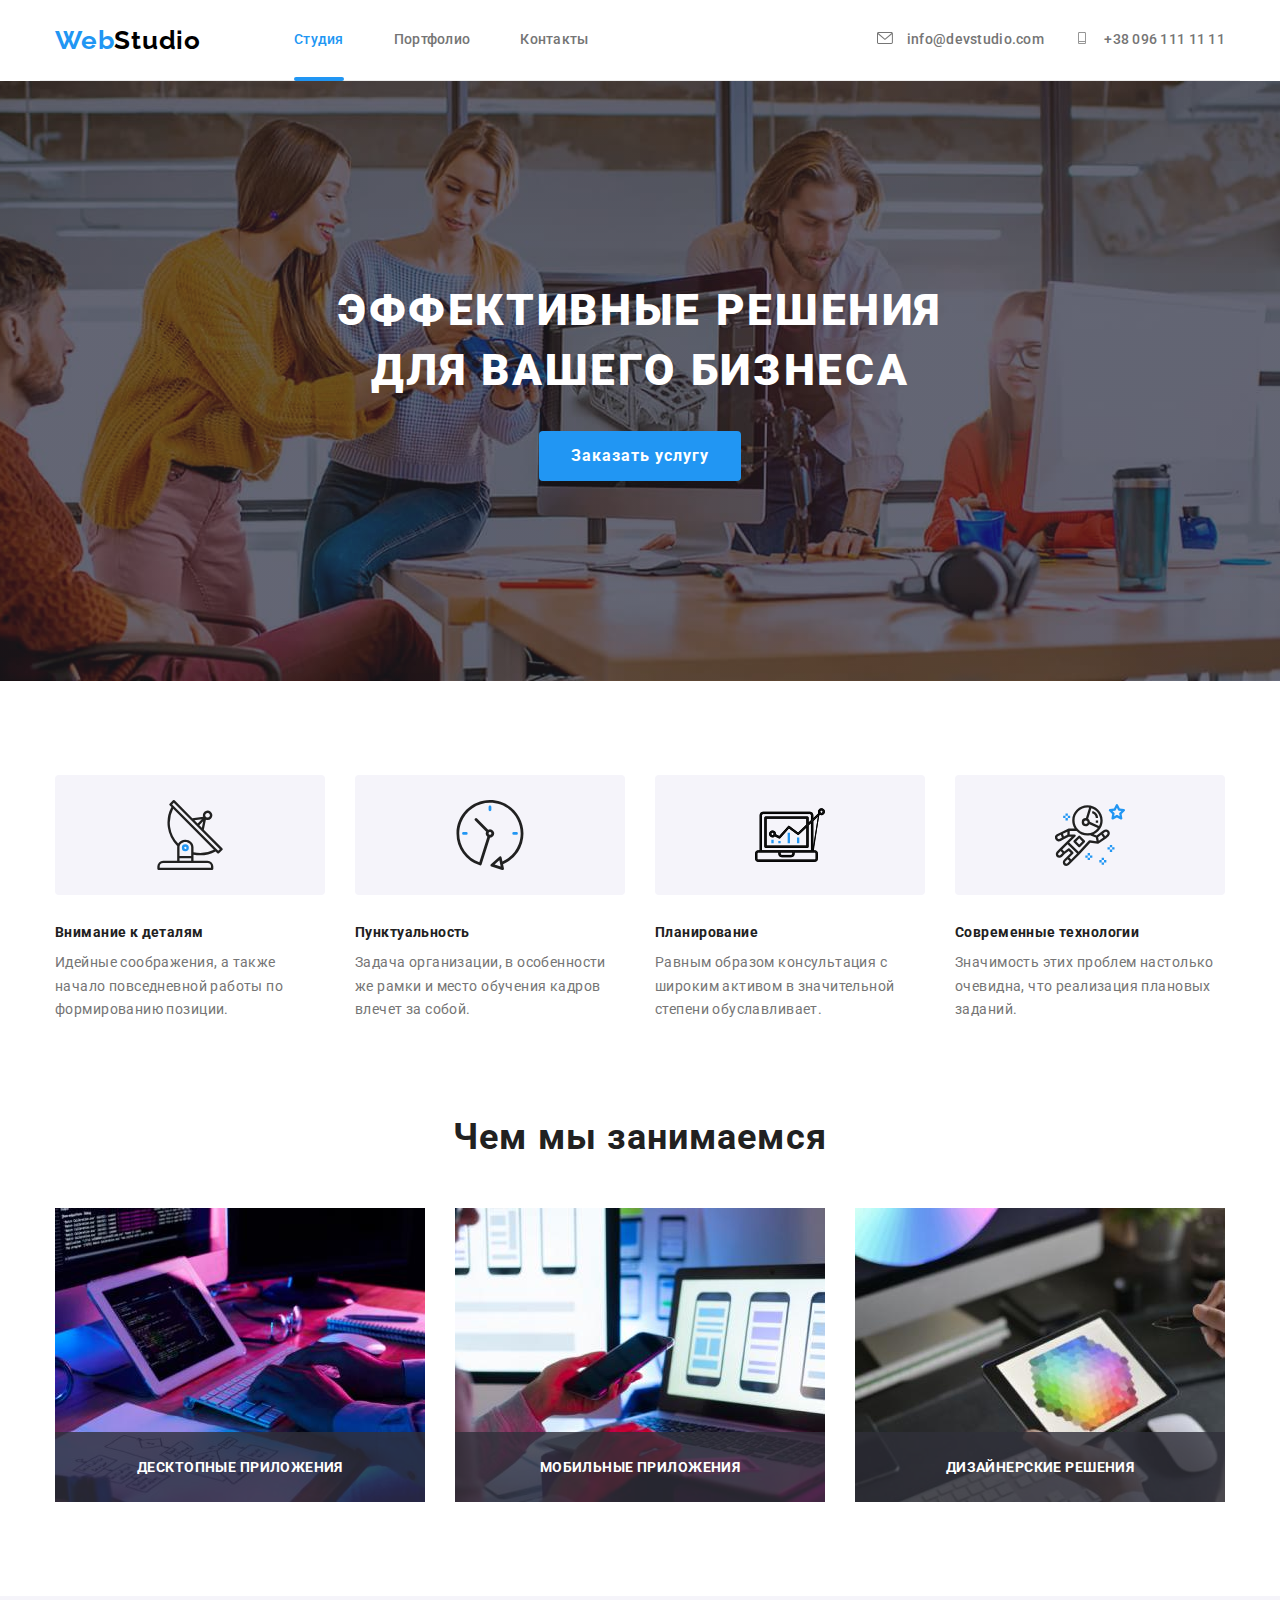
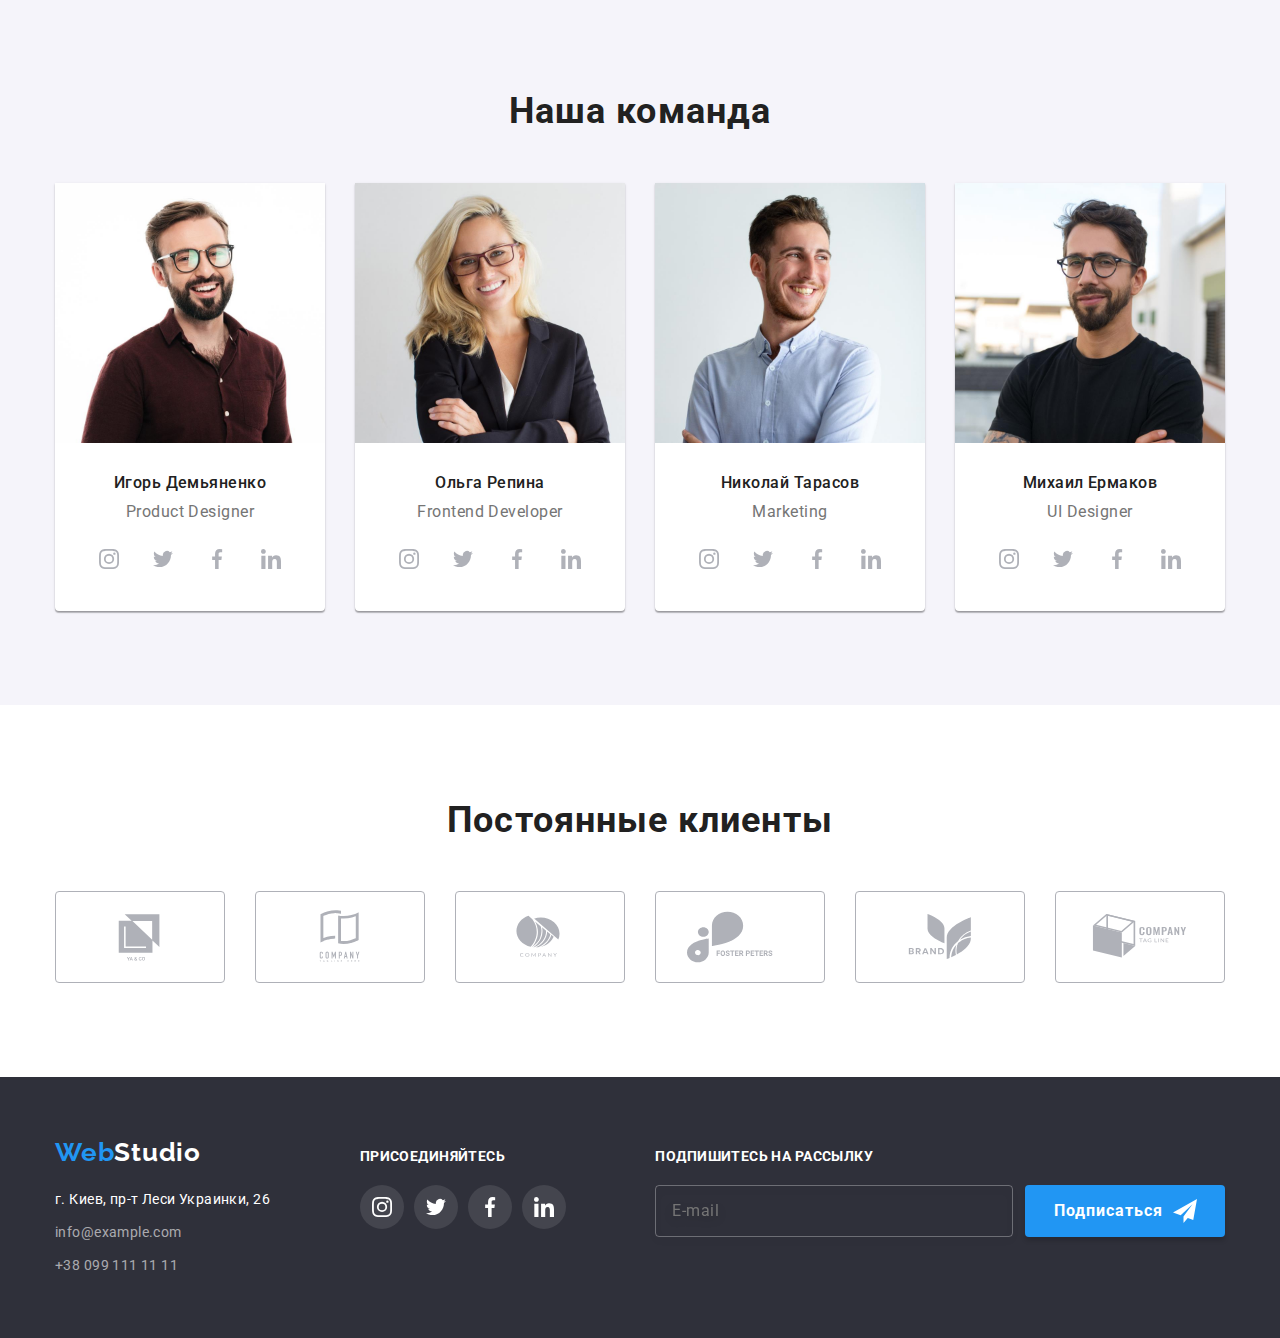
==== commit 343e153e: "20.47" ====
--- a/index.html
+++ b/index.html
@@ -13,7 +13,7 @@
       rel="stylesheet"
       href="https://cdnjs.cloudflare.com/ajax/libs/modern-normalize/1.1.0/modern-normalize.min.css"
     />
-    <link rel="stylesheet" href="./css/styles.css" />
+    <link rel="stylesheet" href="./css/main.min.css">
   </head>
   <body>
     <!--Шапка сайта-->
--- a/css/main.min.css
+++ b/css/main.min.css
@@ -0,0 +1,2 @@
+:root{--primary-text-color:#757575;--title-text-color:#212121;--accent-color:#2196F3;--icon-color:#AFB1B8;--timing-function:cubic-bezier(0.4, 0, 0.2, 1)}body{font-family:Roboto, monospace;font-style:normal}.section{padding-top:94px;padding-bottom:94px}h1,h2,h3,h4,h5,h6,p{margin:0}img{display:block;max-width:100%;height:auto}ul{margin:0;padding:0;list-style:none}[href]{text-decoration:none}.hidden{display:none}.footer-block__btn,.modal__btn-close,.form__field-checkbox,.checkbox__label,.checkbox__label span,.form__btn,.header__container,.site-nav,.qualities-list__block,.feature-list__text,.clients__link,.join-list__link,.footer-block__input{display:-webkit-box;display:-ms-flexbox;display:flex;-webkit-box-align:center;-ms-flex-align:center;align-items:center}.container{width:1200px;padding-left:15px;padding-right:15px;margin:0 auto}.header__logo{color:var(--accent-color);font-family:Raleway,  monospace;font-size:26px;font-weight:700;line-height:1.19;letter-spacing:.03em;text-decoration:none}.header__logo-1{color:#000000}.footer__logo{display:inline-block;color:var(--accent-color);font-family:Raleway,  monospace;font-size:26px;font-weight:700;line-height:1.19;letter-spacing:.03em;text-decoration:none;margin-bottom:20px}.footer__logo--web{color:#ffffff}.hero__btn{background-color:var(--accent-color);color:#ffffff;font-size:16px;font-weight:700;line-height:1.875;letter-spacing:.06em;-webkit-box-align:center;-ms-flex-align:center;align-items:center;text-align:center;min-width:200px;min-height:50px;cursor:pointer;padding:10px 32px;border-radius:4px;border:transparent}.footer-block__btn{-webkit-box-pack:center;-ms-flex-pack:center;justify-content:center;background-color:var(--accent-color);-webkit-box-shadow:0px 4px 4px rgba(0,0,0,0.15);box-shadow:0px 4px 4px rgba(0,0,0,0.15);border-radius:4px;cursor:pointer;border:transparent;font-size:16px;font-weight:700;line-height:1.875;letter-spacing:.06em;text-align:center;color:#FFFFFF;padding:10px 28px 10px 29px}.filter-list__btn{background-color:#F5F4FA;color:var(--title-text-color);font-size:16px;font-weight:500;line-height:1.625;letter-spacing:.03em;text-align:center;cursor:pointer;border-radius:4px;border:none;padding:6px 22px;-webkit-transition:color 250ms var(--timing-function),background-color 250ms var(--timing-function),-webkit-box-shadow 250ms var(--timing-function);transition:color 250ms var(--timing-function),background-color 250ms var(--timing-function),-webkit-box-shadow 250ms var(--timing-function);transition:color 250ms var(--timing-function),background-color 250ms var(--timing-function),box-shadow 250ms var(--timing-function);transition:color 250ms var(--timing-function),background-color 250ms var(--timing-function),box-shadow 250ms var(--timing-function),-webkit-box-shadow 250ms var(--timing-function)}.filter-list__btn:hover,.filter-list__btn:focus{color:#ffffff;background-color:var(--accent-color);-webkit-box-shadow:0px 3px 1px rgba(0,0,0,0.1),0px 1px 2px rgba(0,0,0,0.08),0px 2px 2px rgba(0,0,0,0.12);box-shadow:0px 3px 1px rgba(0,0,0,0.1),0px 1px 2px rgba(0,0,0,0.08),0px 2px 2px rgba(0,0,0,0.12)}.backdrop{position:fixed;top:0;left:0;width:100%;height:100%;background-color:rgba(0,0,0,0.2);opacity:1;-webkit-transition:opacity 250ms var(--timing-function);transition:opacity 250ms var(--timing-function);z-index:9}.modal{position:absolute;top:50%;left:50%;-webkit-transform:translate(-50%, -50%);transform:translate(-50%, -50%);min-width:528px;min-height:581px;border-radius:4px;padding:40px;-webkit-transition-property:-webkit-transform;transition-property:-webkit-transform;transition-property:transform;transition-property:transform, -webkit-transform;-webkit-transition-duration:250ms;transition-duration:250ms;-webkit-transition-timing-function:var(--timing-function);transition-timing-function:var(--timing-function);background-color:#FFFFFF;-webkit-box-shadow:0px 1px 3px rgba(0,0,0,0.12),0px 1px 1px rgba(0,0,0,0.14),0px 2px 1px rgba(0,0,0,0.2);box-shadow:0px 1px 3px rgba(0,0,0,0.12),0px 1px 1px rgba(0,0,0,0.14),0px 2px 1px rgba(0,0,0,0.2)}.modal__btn-close{position:absolute;-webkit-box-pack:center;-ms-flex-pack:center;justify-content:center;cursor:pointer;top:8px;right:8px;width:30px;height:30px;border-radius:50%;border:1px solid rgba(0,0,0,0.1);background-color:#ffffff;-webkit-transition:color 250ms var(--transition-timing-function);transition:color 250ms var(--transition-timing-function)}.modal__btn-close:hover,.modal__btn-close:focus{fill:var(--accent-color)}.modal__btn-close__icon{-webkit-transition:fill 250ms var(--timing-function);transition:fill 250ms var(--timing-function)}.backdrop.is-hidden{opacity:0;pointer-events:none}.modal__title{display:block;font-size:20px;font-weight:700;line-height:1.15;letter-spacing:.03em;text-align:center;color:var(--title-text-color);margin-bottom:12px}.form__field{margin-bottom:10px}.input__text{display:-webkit-box;display:-ms-flexbox;display:flex;-ms-flex-wrap:wrap;flex-wrap:wrap;margin-bottom:4px;width:448px;font-size:12px;font-weight:400;line-height:1.16;letter-spacing:.01em}.input__wrap{display:block;position:relative}.form__input{position:relative;cursor:pointer;width:100%;height:40px;border:1px solid rgba(33,33,33,0.2);-webkit-box-sizing:border-box;box-sizing:border-box;border-radius:4px;padding:12px 42px;outline:none;-webkit-transition:border-color 250ms cubic-bezier(0.4, 0, 0.2, 1);transition:border-color 250ms cubic-bezier(0.4, 0, 0.2, 1)}.form__input:focus{border-color:var(--accent-color)}.form__input:focus+.input__icon{fill:var(--accent-color)}.input__icon{position:absolute;top:50%;left:12px;-webkit-transform:translateY(-50%);transform:translateY(-50%);-webkit-transition:fill 250ms cubic-bezier(0.4, 0, 0.2, 1);transition:fill 250ms cubic-bezier(0.4, 0, 0.2, 1);fill:var(--backgroung-color)}.form__text{min-height:96px;cursor:pointer;width:100%;border:1px solid rgba(33,33,33,0.2);-webkit-box-sizing:border-box;box-sizing:border-box;border-radius:4px;resize:none;outline:none;display:block;padding:12px 16px;-webkit-transition:border-color 250ms var(--timing-function);transition:border-color 250ms var(--timing-function)}.form__text:focus{border-color:var(--accent-color)}.form__text::-webkit-input-placeholder{font-family:Roboto;font-style:normal;font-size:14px;font-weight:400;line-height:1.14;letter-spacing:.01em;color:rgba(117,117,117,0.5)}.form__text:-ms-input-placeholder{font-family:Roboto;font-style:normal;font-size:14px;font-weight:400;line-height:1.14;letter-spacing:.01em;color:rgba(117,117,117,0.5)}.form__text::-ms-input-placeholder{font-family:Roboto;font-style:normal;font-size:14px;font-weight:400;line-height:1.14;letter-spacing:.01em;color:rgba(117,117,117,0.5)}.form__text::placeholder{font-family:Roboto;font-style:normal;font-size:14px;font-weight:400;line-height:1.14;letter-spacing:.01em;color:rgba(117,117,117,0.5)}.checkbox{appearance:none;-webkit-appearance:none;-moz-appearance:none}.form__field-checkbox{-webkit-box-pack:center;-ms-flex-pack:center;justify-content:center;margin-top:20px}.checkbox__label{font-size:14px;font-weight:400;line-height:1.71;letter-spacing:.03em;color:var(--primary-text-color);position:relative;-webkit-box-pack:center;-ms-flex-pack:center;justify-content:center}.checkbox__link{-webkit-text-decoration-line:underline;text-decoration-line:underline;color:var(--accent-color)}.checkbox__label span{width:16px;height:15px;border:2px solid var(--title-text-color);border-radius:2px;margin-right:8px;-webkit-box-pack:center;-ms-flex-pack:center;justify-content:center;cursor:pointer}checkbox__icon{fill:transparent}.checkbox:checked+.checkbox__label span{border:none;background-color:var(--accent-color)}.checkbox:checked+.checkbox__label .checkbox__icon{fill:#FFFFFF}.form__btn{-webkit-box-pack:center;-ms-flex-pack:center;justify-content:center;margin-top:30px}.form__btn--send{padding:10px 55px 10px 56px;background-color:var(--accent-color);-webkit-box-shadow:0px 4px 4px rgba(0,0,0,0.15);box-shadow:0px 4px 4px rgba(0,0,0,0.15);border-radius:4px;color:#ffffff;border:transparent;font-family:Roboto;font-style:normal;font-size:16px;font-weight:700;line-height:1.875;letter-spacing:.06em;cursor:pointer;-webkit-transition:background-color 250ms var(--timing-function);transition:background-color 250ms var(--timing-function)}.form__btn--send:focus,.form__btn--send:hover{background-color:#188CE8}.header{font-family:Roboto, monospace;font-size:14px;font-weight:500;line-height:1.14;letter-spacing:.02em;text-decoration:none}.header__container{border-bottom:1px solid #ECECEC}.top-list__link{display:block;color:var(--title-text-color)}.bottom-list__link,.top-list__link{padding-top:32px;padding-bottom:32px}.bottom-list{display:-webkit-box;display:-ms-flexbox;display:flex;padding-left:0;margin-left:auto}.bottom-list__item+.bottom-list__item{margin-left:30px}.top-list{display:-webkit-box;display:-ms-flexbox;display:flex;margin-left:93px;padding-left:0;color:var(--title-text-color)}.top-list__item{margin-right:50px;fill:currentColor}.top-list__item:last-child{margin-right:0}.top-list__link{-webkit-transition:color 250ms var(--timing-function);transition:color 250ms var(--timing-function)}.top-list__link:hover,.top-list__link:focus{color:#2196F3}.bottom-list__link,.top-list__link{-webkit-transition:color 250ms var(--timing-function);transition:color 250ms var(--timing-function)}.bottom-list__link:hover,.top-list__link:hover,.bottom-list__link:focus,.top-list__link:focus{color:#2196F3}.bottom-list__link,.top-list__link{color:var(--primary-text-color)}.current{position:relative;color:#2196F3}.current::after{content:'';position:absolute;bottom:-1px;display:block;width:100%;height:4px;background-color:var(--accent-color);border-radius:2px}.top-list__link.current{color:var(--accent-color)}.bottom-list__icon{width:16px;height:12px;margin-right:11px;fill:currentColor}.hero{background-color:#2F303A;text-align:center;padding-bottom:200px;padding-top:200px;max-width:1600px;margin-left:auto;margin-right:auto;background-image:-webkit-gradient(linear, left top, right top, from(rgba(47,48,58,0.4)), to(rgba(47,48,58,0.4))),url(../images/heroesoptimiz.jpg);background-image:linear-gradient(to right, rgba(47,48,58,0.4), rgba(47,48,58,0.4)),url(../images/heroesoptimiz.jpg);background-repeat:no-repeat;background-position:center;position:relative}.hero__title{color:#ffffff;font-family:Roboto, monospace;font-size:44px;font-weight:900;line-height:1.36;letter-spacing:.06em;margin-bottom:30px;text-transform:uppercase}.qualities-list{padding-left:0;display:-webkit-box;display:-ms-flexbox;display:flex}.qualities-list__item{-ms-flex-preferred-size:calc(100% / 4);flex-basis:calc(100% / 4);margin-right:30px}.qualities-list__item:last-child{margin-right:0}.qualities-list__block{-webkit-box-pack:center;-ms-flex-pack:center;justify-content:center;height:120px;background-color:#F5F4FA;border-radius:4px;margin-bottom:30px}.qualities-list__icon{width:70px;height:70px}.qualities-list__text{font-size:14px;font-weight:400;line-height:1.71;letter-spacing:.03em;color:var(--primary-text-color)}.qualities-list__title{color:var(--title-text-color);font-family:Roboto, monospace;font-size:14px;font-weight:700;line-height:1.14;letter-spacing:.03em;margin-bottom:10px}.feature{padding-top:0}.feature-list{display:-webkit-box;display:-ms-flexbox;display:flex;padding-left:0;-webkit-box-pack:justify;-ms-flex-pack:justify;justify-content:space-between}.feature-list__item{-ms-flex-preferred-size:calc(100% / 3);flex-basis:calc(100% / 3);margin-right:30px;position:relative}.feature-list__item:last-child{margin-right:0}.feature__title,.team-title,.clients-title{color:var(--title-text-color);font-family:Roboto, monospace;font-size:36px;font-weight:700;line-height:1.17;letter-spacing:.03em;text-align:center;margin-bottom:50px}.feature-list__text{position:absolute;bottom:0;left:0;width:100%;height:70px;-webkit-box-pack:center;-ms-flex-pack:center;justify-content:center;color:#FFFFFF;background:rgba(47,48,58,0.8);font-size:14px;font-weight:700;line-height:1.14;letter-spacing:.03em;text-align:center;text-transform:uppercase}.block{background-color:#F5F4FA;color:var(--title-text-color)}.team-title{color:var(--title-text-color);font-family:Roboto, monospace;text-align:center;margin-bottom:50px}.border-list__title{color:var(--title-text-color);font-family:Roboto, monospace;font-weight:500;font-size:16px;line-height:1.19;letter-spacing:0.03em;margin-top:30px;margin-bottom:10px}.border-list__text{font-family:Roboto, monospace;font-size:16px;line-height:1.19;letter-spacing:0.03em;margin-bottom:16px;color:var(--primary-text-color)}.list-network{display:-webkit-box;display:-ms-flexbox;display:flex;-webkit-box-pack:center;-ms-flex-pack:center;justify-content:center;margin-bottom:30px;padding-left:0}.list-network__link{color:var(--icon-color);display:-webkit-box;display:-ms-flexbox;display:flex;width:44px;height:44px;-webkit-box-pack:center;-ms-flex-pack:center;justify-content:center;-webkit-box-align:center;-ms-flex-align:center;align-items:center;border-radius:50%}.list-network__icon{fill:currentColor}.list-network__link{-webkit-transition:color 250ms var(--timing-function),background-color 250ms var(--timing-function);transition:color 250ms var(--timing-function),background-color 250ms var(--timing-function)}.list-network__link:hover,.list-network__link:focus{color:#ffffff;background-color:var(--accent-color)}.list-network__item{margin-right:10px;cursor:pointer}.list-network__item:last-child{margin-right:0}.border-list{display:-webkit-box;display:-ms-flexbox;display:flex;min-width:1170px;padding-left:0}.border-list__item{-ms-flex-preferred-size:calc(100% / 4);flex-basis:calc(100% / 4);display:inline-block;-webkit-box-shadow:0px 1px 3px rgba(0,0,0,0.12),0px 1px 1px rgba(0,0,0,0.14),0px 2px 1px rgba(0,0,0,0.2);box-shadow:0px 1px 3px rgba(0,0,0,0.12),0px 1px 1px rgba(0,0,0,0.14),0px 2px 1px rgba(0,0,0,0.2);border-radius:0px 0px 4px 4px;width:270px;margin-right:30px;background-color:white;text-align:center}.border-list__item:last-child{margin-right:0}.clients{display:-webkit-box;display:-ms-flexbox;display:flex;-webkit-box-pack:center;-ms-flex-pack:center;justify-content:center}.clients-title{text-align:center;color:var(--title-text-color);margin-bottom:50px}.clients__link{width:170px;height:92px;-webkit-box-pack:center;-ms-flex-pack:center;justify-content:center;border:1px solid var(--icon-color);border-radius:4px;color:var(--icon-color)}.clients__link{-webkit-transition:color 250ms var(--timing-function),border-color 250ms var(--timing-function);transition:color 250ms var(--timing-function),border-color 250ms var(--timing-function)}.clients__link:hover,.clients__link:focus{color:var(--accent-color);border-color:var(--accent-color)}.clients__item{margin-right:30px}.clients__item:last-child{margin-right:0}.clients__icon{fill:currentColor}.footer{background-color:#2F303A;padding-top:60px;padding-bottom:60px}.footer-list__link{color:rgba(255,255,255,0.6);font-family:Roboto;font-size:14px;font-weight:400;line-height:1.71;letter-spacing:.03em;-webkit-transition:color 250ms var(--timing-function);transition:color 250ms var(--timing-function)}.footer-list__link:focus,.footer-list__link:hover{color:var(--accent-color)}.footer-list__item{margin-bottom:9px;font-family:Roboto;font-style:normal}.footer-list__item:last-child{margin-bottom:0}.footer-list{padding-left:0}.footer-list__maps{display:inline-block;color:#ffffff;font-family:Roboto, monospace;font-size:14px;font-weight:400;line-height:1.71;letter-spacing:.03em;text-decoration:none;-webkit-transition:color 250ms var(--timing-function);transition:color 250ms var(--timing-function)}.footer-list__maps:hover,.footer-list__maps:focus{color:var(--accent-color)}.footer-container{display:-webkit-box;display:-ms-flexbox;display:flex;-webkit-box-pack:justify;-ms-flex-pack:justify;justify-content:space-between;-webkit-box-align:baseline;-ms-flex-align:baseline;align-items:baseline}.join-title{color:#ffffff;font-size:14px;font-weight:700;line-height:1.14;letter-spacing:.03em;text-transform:uppercase;margin-bottom:20px}.join-list{display:-webkit-box;display:-ms-flexbox;display:flex;-webkit-box-pack:center;-ms-flex-pack:center;justify-content:center;padding-left:0;list-style:none}.join-list__link{color:#ffffff;width:44px;height:44px;border-radius:50%;-webkit-box-pack:center;-ms-flex-pack:center;justify-content:center;background-color:rgba(255,255,255,0.1);-webkit-transition:background-color 250ms var(--timing-function);transition:background-color 250ms var(--timing-function)}.join-list__link:hover,.join-list__link:focus{background-color:var(--accent-color)}.join-list__item{margin-right:10px}.join-list__item:last-child{margin-right:0}.join-list__link svg{fill:currentColor}.footer-block__btn{-webkit-box-pack:center;-ms-flex-pack:center;justify-content:center;background-color:var(--accent-color);-webkit-box-shadow:0px 4px 4px rgba(0,0,0,0.15);box-shadow:0px 4px 4px rgba(0,0,0,0.15);border-radius:4px;cursor:pointer;border:transparent;font-size:16px;font-weight:700;line-height:1.875;letter-spacing:.06em;text-align:center;color:#FFFFFF;padding:10px 28px 10px 29px}.footer-block__icon{margin-left:10px}.footer-form__text{display:block;font-weight:bold;font-size:14px;line-height:1.14;letter-spacing:0.03em;text-transform:uppercase;color:#FFFFFF;margin-bottom:20px}.footer-block{display:-webkit-box;display:-ms-flexbox;display:flex;-webkit-box-pack:end;-ms-flex-pack:end;justify-content:flex-end}.footer-block__input{font-family:Roboto;font-style:normal;font-weight:normal;font-size:16px;line-height:1.25;letter-spacing:0.03em;color:rgba(255,255,255,0.6);margin-right:12px;min-width:358px;min-height:50px;background-color:transparent;border:1px solid rgba(255,255,255,0.3);-webkit-box-sizing:border-box;box-sizing:border-box;-webkit-filter:drop-shadow(0px 4px 4px rgba(0,0,0,0.15));filter:drop-shadow(0px 4px 4px rgba(0,0,0,0.15));border-radius:4px;padding:15px 16px}.filter-list{display:-webkit-box;display:-ms-flexbox;display:flex;padding-left:0;-webkit-box-pack:center;-ms-flex-pack:center;justify-content:center;margin-bottom:50px}.filter-list__item{margin-right:8px}.filter-list__item:last-child{margin-right:0}.list-examples{display:-webkit-box;display:-ms-flexbox;display:flex;padding-left:0;-ms-flex-wrap:wrap;flex-wrap:wrap;margin-right:-30px;margin-bottom:-30px}.list-examples__item{-ms-flex-preferred-size:calc(100% / 3 - 30px);flex-basis:calc(100% / 3 - 30px);margin-right:30px;margin-bottom:30px}.examples-container__title{font-family:Roboto;font-style:normal;font-size:18px;font-weight:700;line-height:2;letter-spacing:.06em}.examples-container__text{font-family:Roboto;font-size:16px;font-weight:400;line-height:1.9;letter-spacing:.03em;color:var(--primary-text-color);margin-top:4px}.examples-container{padding:20px 24px;border:1px solid #EEEEEE;-webkit-box-sizing:border-box;box-sizing:border-box;color:var(--title-text-color);border-top:none}.link-overlay{position:relative;overflow:hidden}.list-examples__link{display:block;-webkit-transition:-webkit-box-shadow 250ms var(--timing-function);transition:-webkit-box-shadow 250ms var(--timing-function);transition:box-shadow 250ms var(--timing-function);transition:box-shadow 250ms var(--timing-function), -webkit-box-shadow 250ms var(--timing-function)}.list-examples__link:hover,.list-examples__link:focus{-webkit-box-shadow:0px 1px 1px rgba(0,0,0,0.12),0px 4px 4px rgba(0,0,0,0.06),1px 4px 6px rgba(0,0,0,0.16);box-shadow:0px 1px 1px rgba(0,0,0,0.12),0px 4px 4px rgba(0,0,0,0.06),1px 4px 6px rgba(0,0,0,0.16)}.list-examples__link:hover .link-overlay__text,.list-examples__link:focus .link-overlay__text{-webkit-transform:translatey(0);transform:translatey(0)}.link-overlay__text{position:absolute;display:block;top:0;left:0;width:100%;height:100%;padding:63px 24px;font-weight:normal;font-size:18px;line-height:28px;letter-spacing:0.03em;color:#FFFFFF;background-color:rgba(33,150,243,0.9);-webkit-transform:translatey(101%);transform:translatey(101%);-webkit-transition:250ms var(--timing-function);transition:250ms var(--timing-function)}
+/*# sourceMappingURL=main.min.css.map */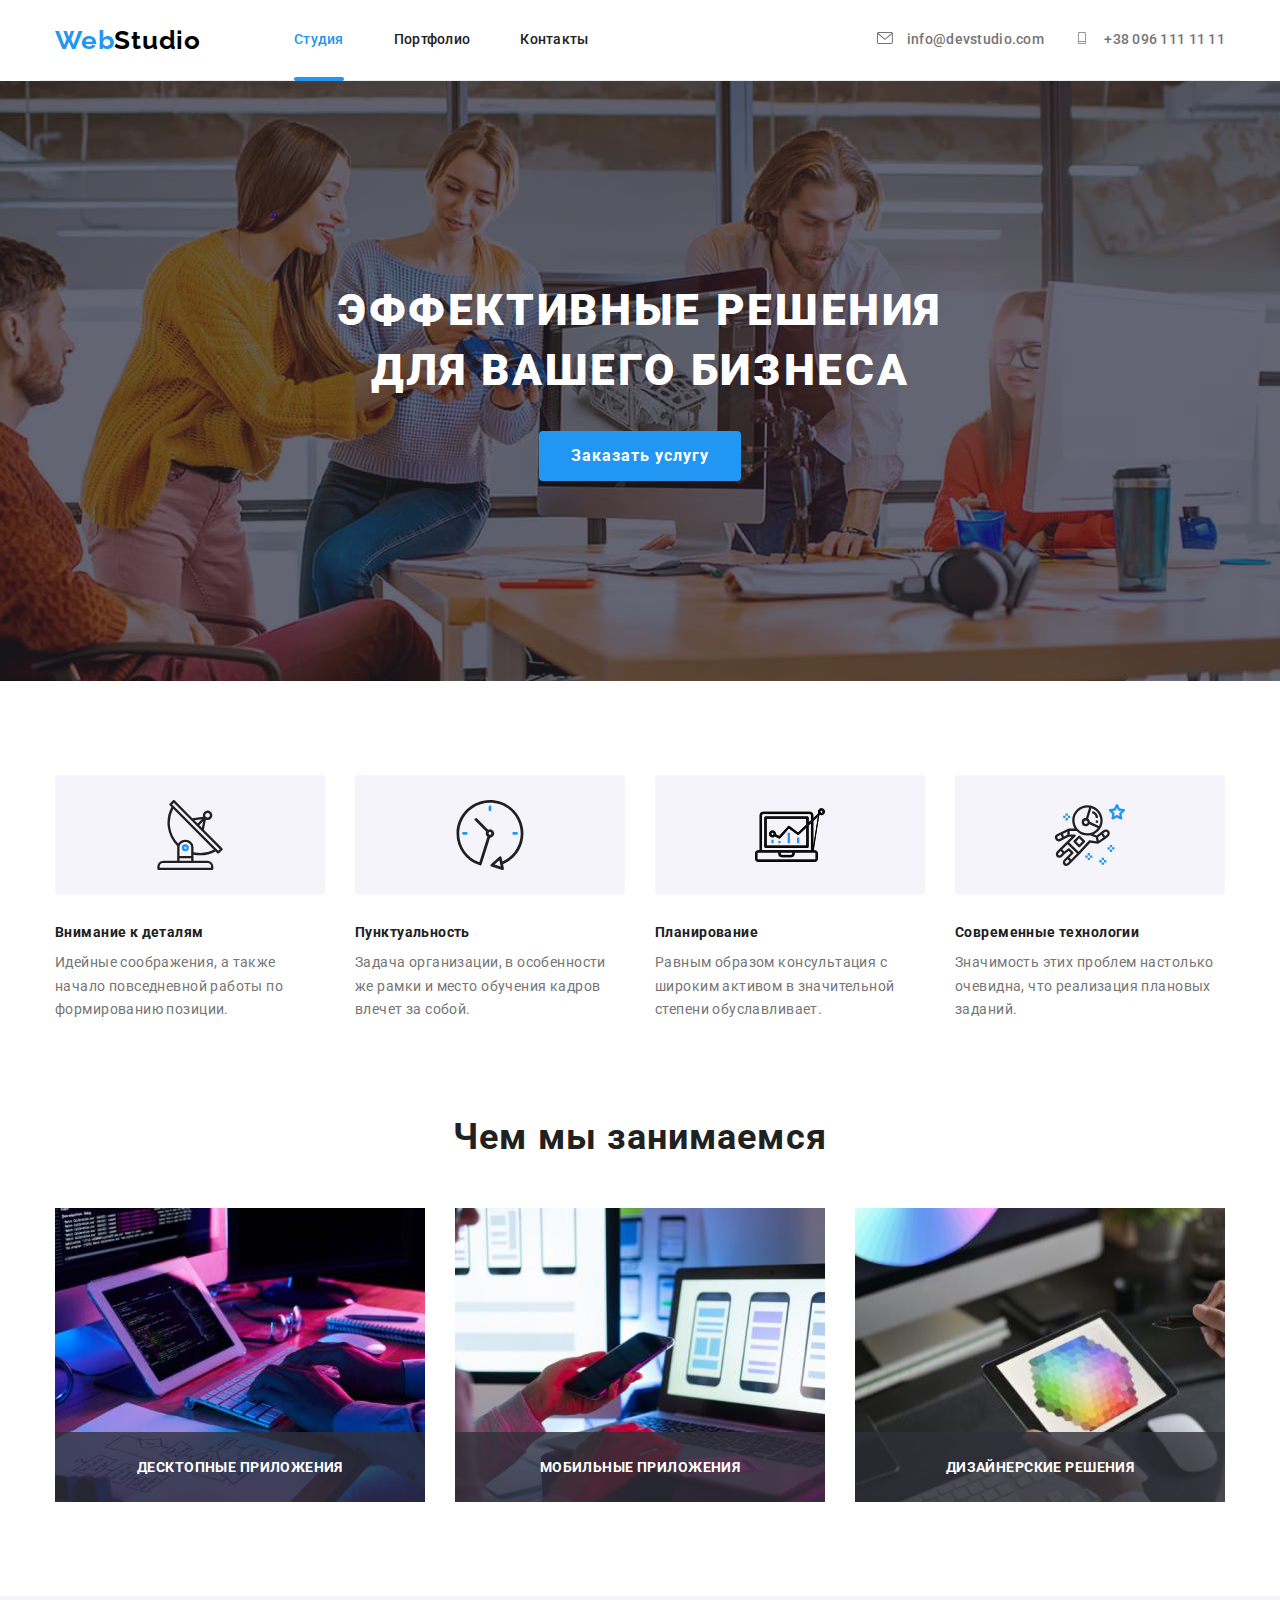
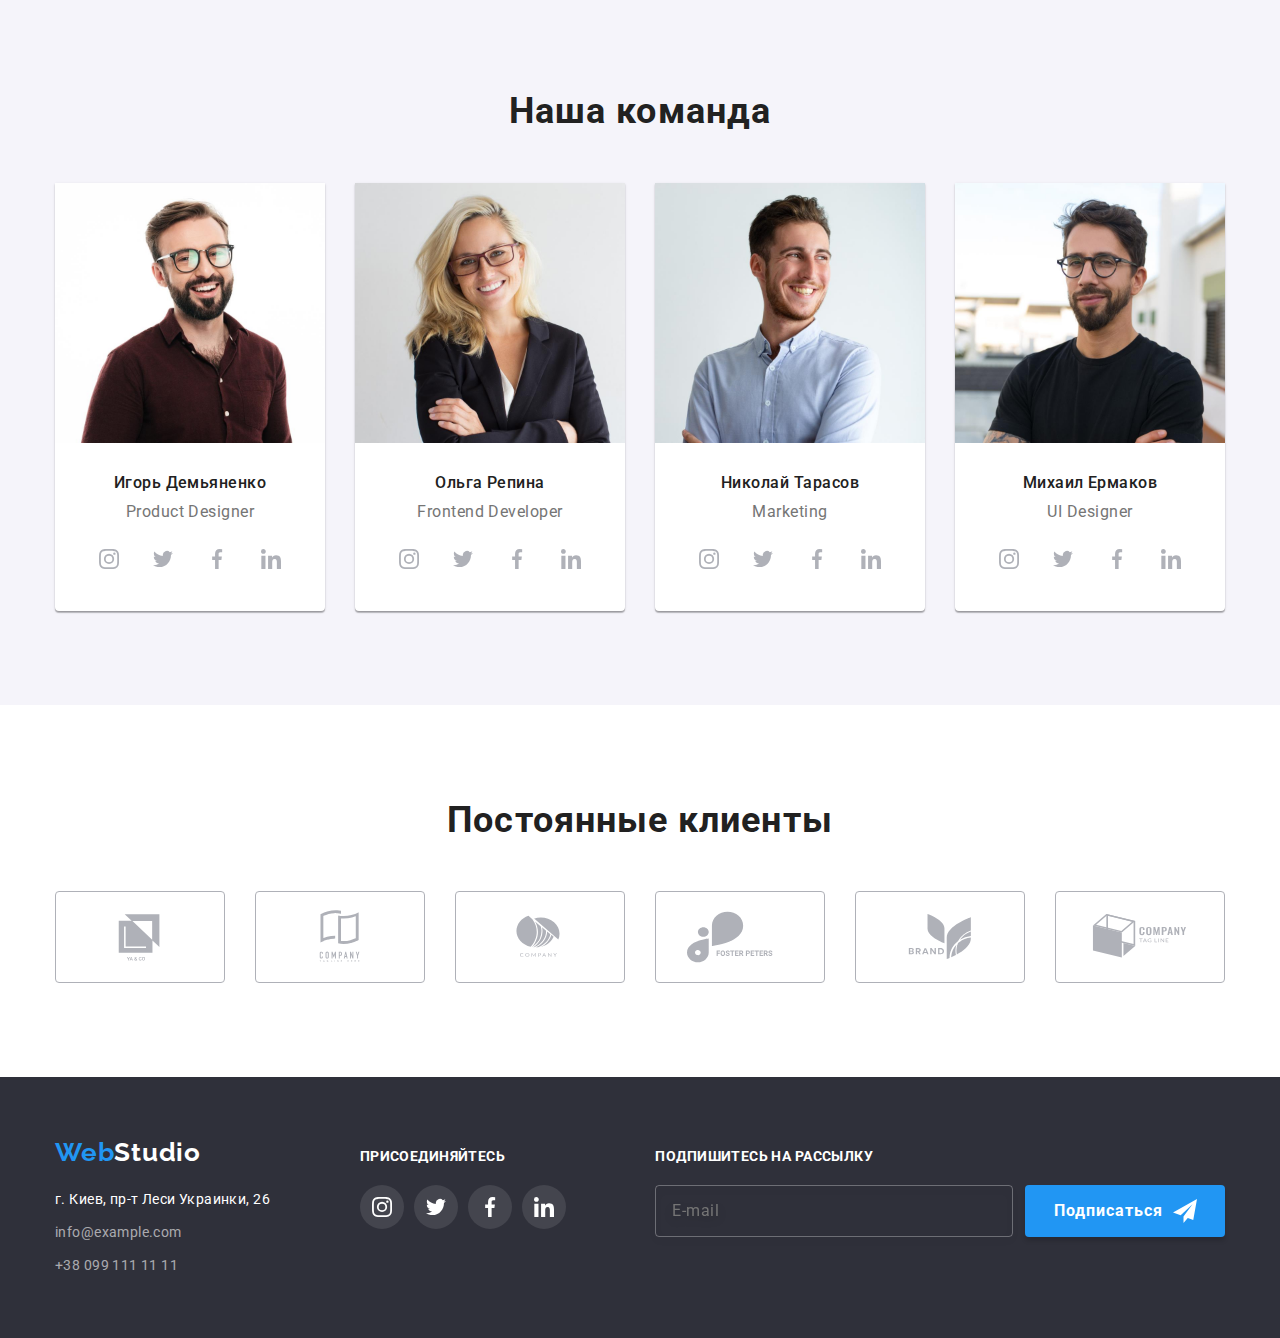
==== commit 2b9de028: "HW 07 error correction" ====
--- a/index.html
+++ b/index.html
@@ -114,9 +114,10 @@
                 </span>
               </div>
               <div class="form__field">
-                <label for="modal-text" class="input__text"> Комментарий</label>
+                <label for="modal-text" class="input__text">Комментарий</label>
                 <textarea
                   name="feedback"
+                  id="modal-text"
                   rows="5"
                   placeholder="Введите текст"
                   class="form__text"
@@ -135,7 +136,7 @@
                         <use href=".//images/icons.svg#icon-Vector-icon"></use>
                       </svg>
                     </span>
-                    Соглашаюсь с рассылкой и принимаю &nbsp
+                    Соглашаюсь с рассылкой и принимаю &nbsp;
                     <a href="" class="checkbox__link">Условия договора</a>
                   </label>
                 </div>
@@ -505,7 +506,7 @@
               class="footer-block__input"
             />
             <button type="submit" class="footer-block__btn">
-              <p>Подписаться</p>
+              Подписаться
               <svg width="24px" height="24px" class="footer-block__icon">
                 <use href=".//images/icons.svg#icon-telega"></use>
               </svg>
--- a/css/main.min.css
+++ b/css/main.min.css
@@ -1,2 +1,2 @@
-:root{--primary-text-color:#757575;--title-text-color:#212121;--accent-color:#2196F3;--icon-color:#AFB1B8;--timing-function:cubic-bezier(0.4, 0, 0.2, 1)}body{font-family:Roboto, monospace;font-style:normal}.section{padding-top:94px;padding-bottom:94px}h1,h2,h3,h4,h5,h6,p{margin:0}img{display:block;max-width:100%;height:auto}ul{margin:0;padding:0;list-style:none}[href]{text-decoration:none}.hidden{display:none}.footer-block__btn,.modal__btn-close,.form__field-checkbox,.checkbox__label,.checkbox__label span,.form__btn,.header__container,.site-nav,.qualities-list__block,.feature-list__text,.clients__link,.join-list__link,.footer-block__input{display:-webkit-box;display:-ms-flexbox;display:flex;-webkit-box-align:center;-ms-flex-align:center;align-items:center}.container{width:1200px;padding-left:15px;padding-right:15px;margin:0 auto}.header__logo{color:var(--accent-color);font-family:Raleway,  monospace;font-size:26px;font-weight:700;line-height:1.19;letter-spacing:.03em;text-decoration:none}.header__logo-1{color:#000000}.footer__logo{display:inline-block;color:var(--accent-color);font-family:Raleway,  monospace;font-size:26px;font-weight:700;line-height:1.19;letter-spacing:.03em;text-decoration:none;margin-bottom:20px}.footer__logo--web{color:#ffffff}.hero__btn{background-color:var(--accent-color);color:#ffffff;font-size:16px;font-weight:700;line-height:1.875;letter-spacing:.06em;-webkit-box-align:center;-ms-flex-align:center;align-items:center;text-align:center;min-width:200px;min-height:50px;cursor:pointer;padding:10px 32px;border-radius:4px;border:transparent}.footer-block__btn{-webkit-box-pack:center;-ms-flex-pack:center;justify-content:center;background-color:var(--accent-color);-webkit-box-shadow:0px 4px 4px rgba(0,0,0,0.15);box-shadow:0px 4px 4px rgba(0,0,0,0.15);border-radius:4px;cursor:pointer;border:transparent;font-size:16px;font-weight:700;line-height:1.875;letter-spacing:.06em;text-align:center;color:#FFFFFF;padding:10px 28px 10px 29px}.filter-list__btn{background-color:#F5F4FA;color:var(--title-text-color);font-size:16px;font-weight:500;line-height:1.625;letter-spacing:.03em;text-align:center;cursor:pointer;border-radius:4px;border:none;padding:6px 22px;-webkit-transition:color 250ms var(--timing-function),background-color 250ms var(--timing-function),-webkit-box-shadow 250ms var(--timing-function);transition:color 250ms var(--timing-function),background-color 250ms var(--timing-function),-webkit-box-shadow 250ms var(--timing-function);transition:color 250ms var(--timing-function),background-color 250ms var(--timing-function),box-shadow 250ms var(--timing-function);transition:color 250ms var(--timing-function),background-color 250ms var(--timing-function),box-shadow 250ms var(--timing-function),-webkit-box-shadow 250ms var(--timing-function)}.filter-list__btn:hover,.filter-list__btn:focus{color:#ffffff;background-color:var(--accent-color);-webkit-box-shadow:0px 3px 1px rgba(0,0,0,0.1),0px 1px 2px rgba(0,0,0,0.08),0px 2px 2px rgba(0,0,0,0.12);box-shadow:0px 3px 1px rgba(0,0,0,0.1),0px 1px 2px rgba(0,0,0,0.08),0px 2px 2px rgba(0,0,0,0.12)}.backdrop{position:fixed;top:0;left:0;width:100%;height:100%;background-color:rgba(0,0,0,0.2);opacity:1;-webkit-transition:opacity 250ms var(--timing-function);transition:opacity 250ms var(--timing-function);z-index:9}.modal{position:absolute;top:50%;left:50%;-webkit-transform:translate(-50%, -50%);transform:translate(-50%, -50%);min-width:528px;min-height:581px;border-radius:4px;padding:40px;-webkit-transition-property:-webkit-transform;transition-property:-webkit-transform;transition-property:transform;transition-property:transform, -webkit-transform;-webkit-transition-duration:250ms;transition-duration:250ms;-webkit-transition-timing-function:var(--timing-function);transition-timing-function:var(--timing-function);background-color:#FFFFFF;-webkit-box-shadow:0px 1px 3px rgba(0,0,0,0.12),0px 1px 1px rgba(0,0,0,0.14),0px 2px 1px rgba(0,0,0,0.2);box-shadow:0px 1px 3px rgba(0,0,0,0.12),0px 1px 1px rgba(0,0,0,0.14),0px 2px 1px rgba(0,0,0,0.2)}.modal__btn-close{position:absolute;-webkit-box-pack:center;-ms-flex-pack:center;justify-content:center;cursor:pointer;top:8px;right:8px;width:30px;height:30px;border-radius:50%;border:1px solid rgba(0,0,0,0.1);background-color:#ffffff;-webkit-transition:color 250ms var(--transition-timing-function);transition:color 250ms var(--transition-timing-function)}.modal__btn-close:hover,.modal__btn-close:focus{fill:var(--accent-color)}.modal__btn-close__icon{-webkit-transition:fill 250ms var(--timing-function);transition:fill 250ms var(--timing-function)}.backdrop.is-hidden{opacity:0;pointer-events:none}.modal__title{display:block;font-size:20px;font-weight:700;line-height:1.15;letter-spacing:.03em;text-align:center;color:var(--title-text-color);margin-bottom:12px}.form__field{margin-bottom:10px}.input__text{display:-webkit-box;display:-ms-flexbox;display:flex;-ms-flex-wrap:wrap;flex-wrap:wrap;margin-bottom:4px;width:448px;font-size:12px;font-weight:400;line-height:1.16;letter-spacing:.01em}.input__wrap{display:block;position:relative}.form__input{position:relative;cursor:pointer;width:100%;height:40px;border:1px solid rgba(33,33,33,0.2);-webkit-box-sizing:border-box;box-sizing:border-box;border-radius:4px;padding:12px 42px;outline:none;-webkit-transition:border-color 250ms cubic-bezier(0.4, 0, 0.2, 1);transition:border-color 250ms cubic-bezier(0.4, 0, 0.2, 1)}.form__input:focus{border-color:var(--accent-color)}.form__input:focus+.input__icon{fill:var(--accent-color)}.input__icon{position:absolute;top:50%;left:12px;-webkit-transform:translateY(-50%);transform:translateY(-50%);-webkit-transition:fill 250ms cubic-bezier(0.4, 0, 0.2, 1);transition:fill 250ms cubic-bezier(0.4, 0, 0.2, 1);fill:var(--backgroung-color)}.form__text{min-height:96px;cursor:pointer;width:100%;border:1px solid rgba(33,33,33,0.2);-webkit-box-sizing:border-box;box-sizing:border-box;border-radius:4px;resize:none;outline:none;display:block;padding:12px 16px;-webkit-transition:border-color 250ms var(--timing-function);transition:border-color 250ms var(--timing-function)}.form__text:focus{border-color:var(--accent-color)}.form__text::-webkit-input-placeholder{font-family:Roboto;font-style:normal;font-size:14px;font-weight:400;line-height:1.14;letter-spacing:.01em;color:rgba(117,117,117,0.5)}.form__text:-ms-input-placeholder{font-family:Roboto;font-style:normal;font-size:14px;font-weight:400;line-height:1.14;letter-spacing:.01em;color:rgba(117,117,117,0.5)}.form__text::-ms-input-placeholder{font-family:Roboto;font-style:normal;font-size:14px;font-weight:400;line-height:1.14;letter-spacing:.01em;color:rgba(117,117,117,0.5)}.form__text::placeholder{font-family:Roboto;font-style:normal;font-size:14px;font-weight:400;line-height:1.14;letter-spacing:.01em;color:rgba(117,117,117,0.5)}.checkbox{appearance:none;-webkit-appearance:none;-moz-appearance:none}.form__field-checkbox{-webkit-box-pack:center;-ms-flex-pack:center;justify-content:center;margin-top:20px}.checkbox__label{font-size:14px;font-weight:400;line-height:1.71;letter-spacing:.03em;color:var(--primary-text-color);position:relative;-webkit-box-pack:center;-ms-flex-pack:center;justify-content:center}.checkbox__link{-webkit-text-decoration-line:underline;text-decoration-line:underline;color:var(--accent-color)}.checkbox__label span{width:16px;height:15px;border:2px solid var(--title-text-color);border-radius:2px;margin-right:8px;-webkit-box-pack:center;-ms-flex-pack:center;justify-content:center;cursor:pointer}checkbox__icon{fill:transparent}.checkbox:checked+.checkbox__label span{border:none;background-color:var(--accent-color)}.checkbox:checked+.checkbox__label .checkbox__icon{fill:#FFFFFF}.form__btn{-webkit-box-pack:center;-ms-flex-pack:center;justify-content:center;margin-top:30px}.form__btn--send{padding:10px 55px 10px 56px;background-color:var(--accent-color);-webkit-box-shadow:0px 4px 4px rgba(0,0,0,0.15);box-shadow:0px 4px 4px rgba(0,0,0,0.15);border-radius:4px;color:#ffffff;border:transparent;font-family:Roboto;font-style:normal;font-size:16px;font-weight:700;line-height:1.875;letter-spacing:.06em;cursor:pointer;-webkit-transition:background-color 250ms var(--timing-function);transition:background-color 250ms var(--timing-function)}.form__btn--send:focus,.form__btn--send:hover{background-color:#188CE8}.header{font-family:Roboto, monospace;font-size:14px;font-weight:500;line-height:1.14;letter-spacing:.02em;text-decoration:none}.header__container{border-bottom:1px solid #ECECEC}.top-list__link{display:block;color:var(--title-text-color)}.bottom-list__link,.top-list__link{padding-top:32px;padding-bottom:32px}.bottom-list{display:-webkit-box;display:-ms-flexbox;display:flex;padding-left:0;margin-left:auto}.bottom-list__item+.bottom-list__item{margin-left:30px}.top-list{display:-webkit-box;display:-ms-flexbox;display:flex;margin-left:93px;padding-left:0;color:var(--title-text-color)}.top-list__item{margin-right:50px;fill:currentColor}.top-list__item:last-child{margin-right:0}.top-list__link{-webkit-transition:color 250ms var(--timing-function);transition:color 250ms var(--timing-function)}.top-list__link:hover,.top-list__link:focus{color:#2196F3}.bottom-list__link,.top-list__link{-webkit-transition:color 250ms var(--timing-function);transition:color 250ms var(--timing-function)}.bottom-list__link:hover,.top-list__link:hover,.bottom-list__link:focus,.top-list__link:focus{color:#2196F3}.bottom-list__link,.top-list__link{color:var(--primary-text-color)}.current{position:relative;color:#2196F3}.current::after{content:'';position:absolute;bottom:-1px;display:block;width:100%;height:4px;background-color:var(--accent-color);border-radius:2px}.top-list__link.current{color:var(--accent-color)}.bottom-list__icon{width:16px;height:12px;margin-right:11px;fill:currentColor}.hero{background-color:#2F303A;text-align:center;padding-bottom:200px;padding-top:200px;max-width:1600px;margin-left:auto;margin-right:auto;background-image:-webkit-gradient(linear, left top, right top, from(rgba(47,48,58,0.4)), to(rgba(47,48,58,0.4))),url(../images/heroesoptimiz.jpg);background-image:linear-gradient(to right, rgba(47,48,58,0.4), rgba(47,48,58,0.4)),url(../images/heroesoptimiz.jpg);background-repeat:no-repeat;background-position:center;position:relative}.hero__title{color:#ffffff;font-family:Roboto, monospace;font-size:44px;font-weight:900;line-height:1.36;letter-spacing:.06em;margin-bottom:30px;text-transform:uppercase}.qualities-list{padding-left:0;display:-webkit-box;display:-ms-flexbox;display:flex}.qualities-list__item{-ms-flex-preferred-size:calc(100% / 4);flex-basis:calc(100% / 4);margin-right:30px}.qualities-list__item:last-child{margin-right:0}.qualities-list__block{-webkit-box-pack:center;-ms-flex-pack:center;justify-content:center;height:120px;background-color:#F5F4FA;border-radius:4px;margin-bottom:30px}.qualities-list__icon{width:70px;height:70px}.qualities-list__text{font-size:14px;font-weight:400;line-height:1.71;letter-spacing:.03em;color:var(--primary-text-color)}.qualities-list__title{color:var(--title-text-color);font-family:Roboto, monospace;font-size:14px;font-weight:700;line-height:1.14;letter-spacing:.03em;margin-bottom:10px}.feature{padding-top:0}.feature-list{display:-webkit-box;display:-ms-flexbox;display:flex;padding-left:0;-webkit-box-pack:justify;-ms-flex-pack:justify;justify-content:space-between}.feature-list__item{-ms-flex-preferred-size:calc(100% / 3);flex-basis:calc(100% / 3);margin-right:30px;position:relative}.feature-list__item:last-child{margin-right:0}.feature__title,.team-title,.clients-title{color:var(--title-text-color);font-family:Roboto, monospace;font-size:36px;font-weight:700;line-height:1.17;letter-spacing:.03em;text-align:center;margin-bottom:50px}.feature-list__text{position:absolute;bottom:0;left:0;width:100%;height:70px;-webkit-box-pack:center;-ms-flex-pack:center;justify-content:center;color:#FFFFFF;background:rgba(47,48,58,0.8);font-size:14px;font-weight:700;line-height:1.14;letter-spacing:.03em;text-align:center;text-transform:uppercase}.block{background-color:#F5F4FA;color:var(--title-text-color)}.team-title{color:var(--title-text-color);font-family:Roboto, monospace;text-align:center;margin-bottom:50px}.border-list__title{color:var(--title-text-color);font-family:Roboto, monospace;font-weight:500;font-size:16px;line-height:1.19;letter-spacing:0.03em;margin-top:30px;margin-bottom:10px}.border-list__text{font-family:Roboto, monospace;font-size:16px;line-height:1.19;letter-spacing:0.03em;margin-bottom:16px;color:var(--primary-text-color)}.list-network{display:-webkit-box;display:-ms-flexbox;display:flex;-webkit-box-pack:center;-ms-flex-pack:center;justify-content:center;margin-bottom:30px;padding-left:0}.list-network__link{color:var(--icon-color);display:-webkit-box;display:-ms-flexbox;display:flex;width:44px;height:44px;-webkit-box-pack:center;-ms-flex-pack:center;justify-content:center;-webkit-box-align:center;-ms-flex-align:center;align-items:center;border-radius:50%}.list-network__icon{fill:currentColor}.list-network__link{-webkit-transition:color 250ms var(--timing-function),background-color 250ms var(--timing-function);transition:color 250ms var(--timing-function),background-color 250ms var(--timing-function)}.list-network__link:hover,.list-network__link:focus{color:#ffffff;background-color:var(--accent-color)}.list-network__item{margin-right:10px;cursor:pointer}.list-network__item:last-child{margin-right:0}.border-list{display:-webkit-box;display:-ms-flexbox;display:flex;min-width:1170px;padding-left:0}.border-list__item{-ms-flex-preferred-size:calc(100% / 4);flex-basis:calc(100% / 4);display:inline-block;-webkit-box-shadow:0px 1px 3px rgba(0,0,0,0.12),0px 1px 1px rgba(0,0,0,0.14),0px 2px 1px rgba(0,0,0,0.2);box-shadow:0px 1px 3px rgba(0,0,0,0.12),0px 1px 1px rgba(0,0,0,0.14),0px 2px 1px rgba(0,0,0,0.2);border-radius:0px 0px 4px 4px;width:270px;margin-right:30px;background-color:white;text-align:center}.border-list__item:last-child{margin-right:0}.clients{display:-webkit-box;display:-ms-flexbox;display:flex;-webkit-box-pack:center;-ms-flex-pack:center;justify-content:center}.clients-title{text-align:center;color:var(--title-text-color);margin-bottom:50px}.clients__link{width:170px;height:92px;-webkit-box-pack:center;-ms-flex-pack:center;justify-content:center;border:1px solid var(--icon-color);border-radius:4px;color:var(--icon-color)}.clients__link{-webkit-transition:color 250ms var(--timing-function),border-color 250ms var(--timing-function);transition:color 250ms var(--timing-function),border-color 250ms var(--timing-function)}.clients__link:hover,.clients__link:focus{color:var(--accent-color);border-color:var(--accent-color)}.clients__item{margin-right:30px}.clients__item:last-child{margin-right:0}.clients__icon{fill:currentColor}.footer{background-color:#2F303A;padding-top:60px;padding-bottom:60px}.footer-list__link{color:rgba(255,255,255,0.6);font-family:Roboto;font-size:14px;font-weight:400;line-height:1.71;letter-spacing:.03em;-webkit-transition:color 250ms var(--timing-function);transition:color 250ms var(--timing-function)}.footer-list__link:focus,.footer-list__link:hover{color:var(--accent-color)}.footer-list__item{margin-bottom:9px;font-family:Roboto;font-style:normal}.footer-list__item:last-child{margin-bottom:0}.footer-list{padding-left:0}.footer-list__maps{display:inline-block;color:#ffffff;font-family:Roboto, monospace;font-size:14px;font-weight:400;line-height:1.71;letter-spacing:.03em;text-decoration:none;-webkit-transition:color 250ms var(--timing-function);transition:color 250ms var(--timing-function)}.footer-list__maps:hover,.footer-list__maps:focus{color:var(--accent-color)}.footer-container{display:-webkit-box;display:-ms-flexbox;display:flex;-webkit-box-pack:justify;-ms-flex-pack:justify;justify-content:space-between;-webkit-box-align:baseline;-ms-flex-align:baseline;align-items:baseline}.join-title{color:#ffffff;font-size:14px;font-weight:700;line-height:1.14;letter-spacing:.03em;text-transform:uppercase;margin-bottom:20px}.join-list{display:-webkit-box;display:-ms-flexbox;display:flex;-webkit-box-pack:center;-ms-flex-pack:center;justify-content:center;padding-left:0;list-style:none}.join-list__link{color:#ffffff;width:44px;height:44px;border-radius:50%;-webkit-box-pack:center;-ms-flex-pack:center;justify-content:center;background-color:rgba(255,255,255,0.1);-webkit-transition:background-color 250ms var(--timing-function);transition:background-color 250ms var(--timing-function)}.join-list__link:hover,.join-list__link:focus{background-color:var(--accent-color)}.join-list__item{margin-right:10px}.join-list__item:last-child{margin-right:0}.join-list__link svg{fill:currentColor}.footer-block__btn{-webkit-box-pack:center;-ms-flex-pack:center;justify-content:center;background-color:var(--accent-color);-webkit-box-shadow:0px 4px 4px rgba(0,0,0,0.15);box-shadow:0px 4px 4px rgba(0,0,0,0.15);border-radius:4px;cursor:pointer;border:transparent;font-size:16px;font-weight:700;line-height:1.875;letter-spacing:.06em;text-align:center;color:#FFFFFF;padding:10px 28px 10px 29px}.footer-block__icon{margin-left:10px}.footer-form__text{display:block;font-weight:bold;font-size:14px;line-height:1.14;letter-spacing:0.03em;text-transform:uppercase;color:#FFFFFF;margin-bottom:20px}.footer-block{display:-webkit-box;display:-ms-flexbox;display:flex;-webkit-box-pack:end;-ms-flex-pack:end;justify-content:flex-end}.footer-block__input{font-family:Roboto;font-style:normal;font-weight:normal;font-size:16px;line-height:1.25;letter-spacing:0.03em;color:rgba(255,255,255,0.6);margin-right:12px;min-width:358px;min-height:50px;background-color:transparent;border:1px solid rgba(255,255,255,0.3);-webkit-box-sizing:border-box;box-sizing:border-box;-webkit-filter:drop-shadow(0px 4px 4px rgba(0,0,0,0.15));filter:drop-shadow(0px 4px 4px rgba(0,0,0,0.15));border-radius:4px;padding:15px 16px}.filter-list{display:-webkit-box;display:-ms-flexbox;display:flex;padding-left:0;-webkit-box-pack:center;-ms-flex-pack:center;justify-content:center;margin-bottom:50px}.filter-list__item{margin-right:8px}.filter-list__item:last-child{margin-right:0}.list-examples{display:-webkit-box;display:-ms-flexbox;display:flex;padding-left:0;-ms-flex-wrap:wrap;flex-wrap:wrap;margin-right:-30px;margin-bottom:-30px}.list-examples__item{-ms-flex-preferred-size:calc(100% / 3 - 30px);flex-basis:calc(100% / 3 - 30px);margin-right:30px;margin-bottom:30px}.examples-container__title{font-family:Roboto;font-style:normal;font-size:18px;font-weight:700;line-height:2;letter-spacing:.06em}.examples-container__text{font-family:Roboto;font-size:16px;font-weight:400;line-height:1.9;letter-spacing:.03em;color:var(--primary-text-color);margin-top:4px}.examples-container{padding:20px 24px;border:1px solid #EEEEEE;-webkit-box-sizing:border-box;box-sizing:border-box;color:var(--title-text-color);border-top:none}.link-overlay{position:relative;overflow:hidden}.list-examples__link{display:block;-webkit-transition:-webkit-box-shadow 250ms var(--timing-function);transition:-webkit-box-shadow 250ms var(--timing-function);transition:box-shadow 250ms var(--timing-function);transition:box-shadow 250ms var(--timing-function), -webkit-box-shadow 250ms var(--timing-function)}.list-examples__link:hover,.list-examples__link:focus{-webkit-box-shadow:0px 1px 1px rgba(0,0,0,0.12),0px 4px 4px rgba(0,0,0,0.06),1px 4px 6px rgba(0,0,0,0.16);box-shadow:0px 1px 1px rgba(0,0,0,0.12),0px 4px 4px rgba(0,0,0,0.06),1px 4px 6px rgba(0,0,0,0.16)}.list-examples__link:hover .link-overlay__text,.list-examples__link:focus .link-overlay__text{-webkit-transform:translatey(0);transform:translatey(0)}.link-overlay__text{position:absolute;display:block;top:0;left:0;width:100%;height:100%;padding:63px 24px;font-weight:normal;font-size:18px;line-height:28px;letter-spacing:0.03em;color:#FFFFFF;background-color:rgba(33,150,243,0.9);-webkit-transform:translatey(101%);transform:translatey(101%);-webkit-transition:250ms var(--timing-function);transition:250ms var(--timing-function)}
+:root{--primary-text-color:#757575;--title-text-color:#212121;--accent-color:#2196F3;--icon-color:#AFB1B8;--timing-function:cubic-bezier(0.4, 0, 0.2, 1)}body{font-family:Roboto, monospace;font-style:normal}.section{padding-top:94px;padding-bottom:94px}h1,h2,h3,h4,h5,h6,p{margin:0}img{display:block;max-width:100%;height:auto}ul{margin:0;padding:0;list-style:none}a{text-decoration:none}.hidden{display:none}.footer-block__btn,.modal__btn-close,.form__field-checkbox,.checkbox__label,.checkbox__label span,.form__btn,.header__container,.site-nav,.qualities-list__block,.feature-list__text,.clients__link,.join-list__link,.footer-block__input{display:-webkit-box;display:-ms-flexbox;display:flex;-webkit-box-align:center;-ms-flex-align:center;align-items:center}.container{width:1200px;padding-left:15px;padding-right:15px;margin:0 auto}.header__logo{color:var(--accent-color);font-family:Raleway,  monospace;font-size:26px;font-weight:700;line-height:1.19;letter-spacing:.03em;text-decoration:none}.header__logo-1{color:#000000}.footer__logo{display:inline-block;color:var(--accent-color);font-family:Raleway,  monospace;font-size:26px;font-weight:700;line-height:1.19;letter-spacing:.03em;text-decoration:none;margin-bottom:20px}.footer__logo--web{color:#ffffff}.hero__btn{background-color:var(--accent-color);color:#ffffff;font-size:16px;font-weight:700;line-height:1.875;letter-spacing:.06em;-webkit-box-align:center;-ms-flex-align:center;align-items:center;text-align:center;min-width:200px;min-height:50px;cursor:pointer;padding:10px 32px;border-radius:4px;border:transparent}.footer-block__btn{-webkit-box-pack:center;-ms-flex-pack:center;justify-content:center;background-color:var(--accent-color);-webkit-box-shadow:0px 4px 4px rgba(0,0,0,0.15);box-shadow:0px 4px 4px rgba(0,0,0,0.15);border-radius:4px;cursor:pointer;border:transparent;font-size:16px;font-weight:700;line-height:1.875;letter-spacing:.06em;text-align:center;color:#FFFFFF;padding:10px 28px 10px 29px}.filter-list__btn{background-color:#F5F4FA;color:var(--title-text-color);font-size:16px;font-weight:500;line-height:1.625;letter-spacing:.03em;text-align:center;cursor:pointer;border-radius:4px;border:none;padding:6px 22px;-webkit-transition:color 250ms var(--timing-function),background-color 250ms var(--timing-function),-webkit-box-shadow 250ms var(--timing-function);transition:color 250ms var(--timing-function),background-color 250ms var(--timing-function),-webkit-box-shadow 250ms var(--timing-function);transition:color 250ms var(--timing-function),background-color 250ms var(--timing-function),box-shadow 250ms var(--timing-function);transition:color 250ms var(--timing-function),background-color 250ms var(--timing-function),box-shadow 250ms var(--timing-function),-webkit-box-shadow 250ms var(--timing-function)}.filter-list__btn:hover,.filter-list__btn:focus{color:#ffffff;background-color:var(--accent-color);-webkit-box-shadow:0px 3px 1px rgba(0,0,0,0.1),0px 1px 2px rgba(0,0,0,0.08),0px 2px 2px rgba(0,0,0,0.12);box-shadow:0px 3px 1px rgba(0,0,0,0.1),0px 1px 2px rgba(0,0,0,0.08),0px 2px 2px rgba(0,0,0,0.12)}.backdrop{position:fixed;top:0;left:0;width:100%;height:100%;background-color:rgba(0,0,0,0.2);opacity:1;-webkit-transition:opacity 250ms var(--timing-function);transition:opacity 250ms var(--timing-function);z-index:9}.modal{position:absolute;top:50%;left:50%;-webkit-transform:translate(-50%, -50%);transform:translate(-50%, -50%);min-width:528px;min-height:581px;border-radius:4px;padding:40px;-webkit-transition-property:-webkit-transform;transition-property:-webkit-transform;transition-property:transform;transition-property:transform, -webkit-transform;-webkit-transition-duration:250ms;transition-duration:250ms;-webkit-transition-timing-function:var(--timing-function);transition-timing-function:var(--timing-function);background-color:#FFFFFF;-webkit-box-shadow:0px 1px 3px rgba(0,0,0,0.12),0px 1px 1px rgba(0,0,0,0.14),0px 2px 1px rgba(0,0,0,0.2);box-shadow:0px 1px 3px rgba(0,0,0,0.12),0px 1px 1px rgba(0,0,0,0.14),0px 2px 1px rgba(0,0,0,0.2)}.modal__btn-close{position:absolute;-webkit-box-pack:center;-ms-flex-pack:center;justify-content:center;cursor:pointer;top:8px;right:8px;width:30px;height:30px;border-radius:50%;border:1px solid rgba(0,0,0,0.1);background-color:#ffffff;-webkit-transition:color 250ms var(--transition-timing-function);transition:color 250ms var(--transition-timing-function)}.modal__btn-close:hover,.modal__btn-close:focus{fill:var(--accent-color)}.modal__btn-close__icon{-webkit-transition:fill 250ms var(--timing-function);transition:fill 250ms var(--timing-function)}.backdrop.is-hidden{opacity:0;pointer-events:none}.modal__title{display:block;font-size:20px;font-weight:700;line-height:1.15;letter-spacing:.03em;text-align:center;color:var(--title-text-color);margin-bottom:12px}.form__field{margin-bottom:10px}.input__text{display:-webkit-box;display:-ms-flexbox;display:flex;-ms-flex-wrap:wrap;flex-wrap:wrap;margin-bottom:4px;width:448px;font-size:12px;font-weight:400;line-height:1.16;letter-spacing:.01em}.input__wrap{display:block;position:relative}.form__input{position:relative;cursor:pointer;width:100%;height:40px;border:1px solid rgba(33,33,33,0.2);-webkit-box-sizing:border-box;box-sizing:border-box;border-radius:4px;padding:12px 42px;outline:none;-webkit-transition:border-color 250ms cubic-bezier(0.4, 0, 0.2, 1);transition:border-color 250ms cubic-bezier(0.4, 0, 0.2, 1)}.form__input:focus{border-color:var(--accent-color)}.form__input:focus+.input__icon{fill:var(--accent-color)}.input__icon{position:absolute;top:50%;left:12px;-webkit-transform:translateY(-50%);transform:translateY(-50%);-webkit-transition:fill 250ms cubic-bezier(0.4, 0, 0.2, 1);transition:fill 250ms cubic-bezier(0.4, 0, 0.2, 1);fill:var(--backgroung-color)}.form__text{min-height:96px;cursor:pointer;width:100%;border:1px solid rgba(33,33,33,0.2);-webkit-box-sizing:border-box;box-sizing:border-box;border-radius:4px;resize:none;outline:none;display:block;padding:12px 16px;-webkit-transition:border-color 250ms var(--timing-function);transition:border-color 250ms var(--timing-function)}.form__text:focus{border-color:var(--accent-color)}.form__text::-webkit-input-placeholder{font-family:Roboto;font-style:normal;font-size:14px;font-weight:400;line-height:1.14;letter-spacing:.01em;color:rgba(117,117,117,0.5)}.form__text:-ms-input-placeholder{font-family:Roboto;font-style:normal;font-size:14px;font-weight:400;line-height:1.14;letter-spacing:.01em;color:rgba(117,117,117,0.5)}.form__text::-ms-input-placeholder{font-family:Roboto;font-style:normal;font-size:14px;font-weight:400;line-height:1.14;letter-spacing:.01em;color:rgba(117,117,117,0.5)}.form__text::placeholder{font-family:Roboto;font-style:normal;font-size:14px;font-weight:400;line-height:1.14;letter-spacing:.01em;color:rgba(117,117,117,0.5)}.checkbox{appearance:none;-webkit-appearance:none;-moz-appearance:none}.form__field-checkbox{-webkit-box-pack:center;-ms-flex-pack:center;justify-content:center;margin-top:20px}.checkbox__label{font-size:14px;font-weight:400;line-height:1.71;letter-spacing:.03em;color:var(--primary-text-color);position:relative;-webkit-box-pack:center;-ms-flex-pack:center;justify-content:center}.checkbox__link{-webkit-text-decoration-line:underline;text-decoration-line:underline;color:var(--accent-color)}.checkbox__label span{width:16px;height:15px;border:2px solid var(--title-text-color);border-radius:2px;margin-right:8px;-webkit-box-pack:center;-ms-flex-pack:center;justify-content:center;cursor:pointer}checkbox__icon{fill:transparent}.checkbox:checked+.checkbox__label span{border:none;background-color:var(--accent-color)}.checkbox:checked+.checkbox__label .checkbox__icon{fill:#FFFFFF}.form__btn{-webkit-box-pack:center;-ms-flex-pack:center;justify-content:center;margin-top:30px}.form__btn--send{padding:10px 55px 10px 56px;background-color:var(--accent-color);-webkit-box-shadow:0px 4px 4px rgba(0,0,0,0.15);box-shadow:0px 4px 4px rgba(0,0,0,0.15);border-radius:4px;color:#ffffff;border:transparent;font-family:Roboto;font-style:normal;font-size:16px;font-weight:700;line-height:1.875;letter-spacing:.06em;cursor:pointer;-webkit-transition:background-color 250ms var(--timing-function);transition:background-color 250ms var(--timing-function)}.form__btn--send:focus,.form__btn--send:hover{background-color:#188CE8}.header{font-family:Roboto, monospace;font-size:14px;font-weight:500;line-height:1.14;letter-spacing:.02em;text-decoration:none}.header__container{border-bottom:1px solid #ECECEC}.top-list__link{display:block;color:var(--title-text-color);padding-top:32px;padding-bottom:32px}.bottom-list__link{padding-top:32px;padding-bottom:32px}.bottom-list{display:-webkit-box;display:-ms-flexbox;display:flex;padding-left:0;margin-left:auto}.bottom-list__item+.bottom-list__item{margin-left:30px}.top-list{display:-webkit-box;display:-ms-flexbox;display:flex;margin-left:93px;padding-left:0;color:var(--title-text-color)}.top-list__item{margin-right:50px;fill:currentColor}.top-list__item:last-child{margin-right:0}.top-list__link{-webkit-transition:color 250ms var(--timing-function);transition:color 250ms var(--timing-function)}.top-list__link:hover,.top-list__link:focus{color:#2196F3}.bottom-list__link{-webkit-transition:color 250ms var(--timing-function);transition:color 250ms var(--timing-function)}.bottom-list__link:hover,.bottom-list__link:focus{color:#2196F3}.bottom-list__link{color:var(--primary-text-color)}.current{position:relative;color:#2196F3}.current::after{content:'';position:absolute;bottom:-1px;display:block;width:100%;height:4px;background-color:var(--accent-color);border-radius:2px}.top-list__link.current{color:var(--accent-color)}.bottom-list__icon{width:16px;height:12px;margin-right:11px;fill:currentColor}.hero{background-color:#2F303A;text-align:center;padding-bottom:200px;padding-top:200px;max-width:1600px;margin-left:auto;margin-right:auto;background-image:-webkit-gradient(linear, left top, right top, from(rgba(47,48,58,0.4)), to(rgba(47,48,58,0.4))),url(../images/heroesoptimiz.jpg);background-image:linear-gradient(to right, rgba(47,48,58,0.4), rgba(47,48,58,0.4)),url(../images/heroesoptimiz.jpg);background-repeat:no-repeat;background-position:center;position:relative}.hero__title{color:#ffffff;font-family:Roboto, monospace;font-size:44px;font-weight:900;line-height:1.36;letter-spacing:.06em;margin-bottom:30px;text-transform:uppercase}.qualities-list{padding-left:0;display:-webkit-box;display:-ms-flexbox;display:flex}.qualities-list__item{-ms-flex-preferred-size:calc(100% / 4);flex-basis:calc(100% / 4);margin-right:30px}.qualities-list__item:last-child{margin-right:0}.qualities-list__block{-webkit-box-pack:center;-ms-flex-pack:center;justify-content:center;height:120px;background-color:#F5F4FA;border-radius:4px;margin-bottom:30px}.qualities-list__icon{width:70px;height:70px}.qualities-list__text{font-size:14px;font-weight:400;line-height:1.71;letter-spacing:.03em;color:var(--primary-text-color)}.qualities-list__title{color:var(--title-text-color);font-family:Roboto, monospace;font-size:14px;font-weight:700;line-height:1.14;letter-spacing:.03em;margin-bottom:10px}.feature{padding-top:0}.feature-list{display:-webkit-box;display:-ms-flexbox;display:flex;padding-left:0;-webkit-box-pack:justify;-ms-flex-pack:justify;justify-content:space-between}.feature-list__item{-ms-flex-preferred-size:calc(100% / 3);flex-basis:calc(100% / 3);margin-right:30px;position:relative}.feature-list__item:last-child{margin-right:0}.feature__title,.team-title,.clients-title{color:var(--title-text-color);font-family:Roboto, monospace;font-size:36px;font-weight:700;line-height:1.17;letter-spacing:.03em;text-align:center;margin-bottom:50px}.feature-list__text{position:absolute;bottom:0;left:0;width:100%;height:70px;-webkit-box-pack:center;-ms-flex-pack:center;justify-content:center;color:#FFFFFF;background:rgba(47,48,58,0.8);font-size:14px;font-weight:700;line-height:1.14;letter-spacing:.03em;text-align:center;text-transform:uppercase}.block{background-color:#F5F4FA;color:var(--title-text-color)}.team-title{color:var(--title-text-color);font-family:Roboto, monospace;text-align:center;margin-bottom:50px}.border-list__title{color:var(--title-text-color);font-family:Roboto, monospace;font-weight:500;font-size:16px;line-height:1.19;letter-spacing:0.03em;margin-top:30px;margin-bottom:10px}.border-list__text{font-family:Roboto, monospace;font-size:16px;line-height:1.19;letter-spacing:0.03em;margin-bottom:16px;color:var(--primary-text-color)}.list-network{display:-webkit-box;display:-ms-flexbox;display:flex;-webkit-box-pack:center;-ms-flex-pack:center;justify-content:center;margin-bottom:30px;padding-left:0}.list-network__link{color:var(--icon-color);display:-webkit-box;display:-ms-flexbox;display:flex;width:44px;height:44px;-webkit-box-pack:center;-ms-flex-pack:center;justify-content:center;-webkit-box-align:center;-ms-flex-align:center;align-items:center;border-radius:50%}.list-network__icon{fill:currentColor}.list-network__link{-webkit-transition:color 250ms var(--timing-function),background-color 250ms var(--timing-function);transition:color 250ms var(--timing-function),background-color 250ms var(--timing-function)}.list-network__link:hover,.list-network__link:focus{color:#ffffff;background-color:var(--accent-color)}.list-network__item{margin-right:10px;cursor:pointer}.list-network__item:last-child{margin-right:0}.border-list{display:-webkit-box;display:-ms-flexbox;display:flex;min-width:1170px;padding-left:0}.border-list__item{-ms-flex-preferred-size:calc(100% / 4);flex-basis:calc(100% / 4);display:inline-block;-webkit-box-shadow:0px 1px 3px rgba(0,0,0,0.12),0px 1px 1px rgba(0,0,0,0.14),0px 2px 1px rgba(0,0,0,0.2);box-shadow:0px 1px 3px rgba(0,0,0,0.12),0px 1px 1px rgba(0,0,0,0.14),0px 2px 1px rgba(0,0,0,0.2);border-radius:0px 0px 4px 4px;width:270px;margin-right:30px;background-color:white;text-align:center}.border-list__item:last-child{margin-right:0}.clients{display:-webkit-box;display:-ms-flexbox;display:flex;-webkit-box-pack:center;-ms-flex-pack:center;justify-content:center}.clients-title{text-align:center;color:var(--title-text-color);margin-bottom:50px}.clients__link{width:170px;height:92px;-webkit-box-pack:center;-ms-flex-pack:center;justify-content:center;border:1px solid var(--icon-color);border-radius:4px;color:var(--icon-color)}.clients__link{-webkit-transition:color 250ms var(--timing-function),border-color 250ms var(--timing-function);transition:color 250ms var(--timing-function),border-color 250ms var(--timing-function)}.clients__link:hover,.clients__link:focus{color:var(--accent-color);border-color:var(--accent-color)}.clients__item{margin-right:30px}.clients__item:last-child{margin-right:0}.clients__icon{fill:currentColor}.footer{background-color:#2F303A;padding-top:60px;padding-bottom:60px}.footer-list__link{color:rgba(255,255,255,0.6);font-family:Roboto;font-size:14px;font-weight:400;line-height:1.71;letter-spacing:.03em;-webkit-transition:color 250ms var(--timing-function);transition:color 250ms var(--timing-function)}.footer-list__link:focus,.footer-list__link:hover{color:var(--accent-color)}.footer-list__item{margin-bottom:9px;font-family:Roboto;font-style:normal}.footer-list__item:last-child{margin-bottom:0}.footer-list{padding-left:0}.footer-list__maps{display:inline-block;color:#ffffff;font-family:Roboto, monospace;font-size:14px;font-weight:400;line-height:1.71;letter-spacing:.03em;text-decoration:none;-webkit-transition:color 250ms var(--timing-function);transition:color 250ms var(--timing-function)}.footer-list__maps:hover,.footer-list__maps:focus{color:var(--accent-color)}.footer-container{display:-webkit-box;display:-ms-flexbox;display:flex;-webkit-box-pack:justify;-ms-flex-pack:justify;justify-content:space-between;-webkit-box-align:baseline;-ms-flex-align:baseline;align-items:baseline}.join-title{color:#ffffff;font-size:14px;font-weight:700;line-height:1.14;letter-spacing:.03em;text-transform:uppercase;margin-bottom:20px}.join-list{display:-webkit-box;display:-ms-flexbox;display:flex;-webkit-box-pack:center;-ms-flex-pack:center;justify-content:center;padding-left:0;list-style:none}.join-list__link{color:#ffffff;width:44px;height:44px;border-radius:50%;-webkit-box-pack:center;-ms-flex-pack:center;justify-content:center;background-color:rgba(255,255,255,0.1);-webkit-transition:background-color 250ms var(--timing-function);transition:background-color 250ms var(--timing-function)}.join-list__link:hover,.join-list__link:focus{background-color:var(--accent-color)}.join-list__item{margin-right:10px}.join-list__item:last-child{margin-right:0}.join-list__link svg{fill:currentColor}.footer-block__btn{-webkit-box-pack:center;-ms-flex-pack:center;justify-content:center;background-color:var(--accent-color);-webkit-box-shadow:0px 4px 4px rgba(0,0,0,0.15);box-shadow:0px 4px 4px rgba(0,0,0,0.15);border-radius:4px;cursor:pointer;border:transparent;font-size:16px;font-weight:700;line-height:1.875;letter-spacing:.06em;text-align:center;color:#FFFFFF;padding:10px 28px 10px 29px}.footer-block__icon{margin-left:10px}.footer-form__text{display:block;font-weight:bold;font-size:14px;line-height:1.14;letter-spacing:0.03em;text-transform:uppercase;color:#FFFFFF;margin-bottom:20px}.footer-block{display:-webkit-box;display:-ms-flexbox;display:flex;-webkit-box-pack:end;-ms-flex-pack:end;justify-content:flex-end}.footer-block__input{font-family:Roboto;font-style:normal;font-weight:normal;font-size:16px;line-height:1.25;letter-spacing:0.03em;color:rgba(255,255,255,0.6);margin-right:12px;min-width:358px;min-height:50px;background-color:transparent;border:1px solid rgba(255,255,255,0.3);-webkit-box-sizing:border-box;box-sizing:border-box;-webkit-filter:drop-shadow(0px 4px 4px rgba(0,0,0,0.15));filter:drop-shadow(0px 4px 4px rgba(0,0,0,0.15));border-radius:4px;padding:15px 16px}.filter-list{display:-webkit-box;display:-ms-flexbox;display:flex;padding-left:0;-webkit-box-pack:center;-ms-flex-pack:center;justify-content:center;margin-bottom:50px}.filter-list__item{margin-right:8px}.filter-list__item:last-child{margin-right:0}.list-examples{display:-webkit-box;display:-ms-flexbox;display:flex;padding-left:0;-ms-flex-wrap:wrap;flex-wrap:wrap;margin-right:-30px;margin-bottom:-30px}.list-examples__item{-ms-flex-preferred-size:calc(100% / 3 - 30px);flex-basis:calc(100% / 3 - 30px);margin-right:30px;margin-bottom:30px}.examples-container__title{font-family:Roboto;font-style:normal;font-size:18px;font-weight:700;line-height:2;letter-spacing:.06em}.examples-container__text{font-family:Roboto;font-size:16px;font-weight:400;line-height:1.9;letter-spacing:.03em;color:var(--primary-text-color);margin-top:4px}.examples-container{padding:20px 24px;border:1px solid #EEEEEE;-webkit-box-sizing:border-box;box-sizing:border-box;color:var(--title-text-color);border-top:none}.link-overlay{position:relative;overflow:hidden}.list-examples__link{display:block;-webkit-transition:-webkit-box-shadow 250ms var(--timing-function);transition:-webkit-box-shadow 250ms var(--timing-function);transition:box-shadow 250ms var(--timing-function);transition:box-shadow 250ms var(--timing-function), -webkit-box-shadow 250ms var(--timing-function)}.list-examples__link:hover,.list-examples__link:focus{-webkit-box-shadow:0px 1px 1px rgba(0,0,0,0.12),0px 4px 4px rgba(0,0,0,0.06),1px 4px 6px rgba(0,0,0,0.16);box-shadow:0px 1px 1px rgba(0,0,0,0.12),0px 4px 4px rgba(0,0,0,0.06),1px 4px 6px rgba(0,0,0,0.16)}.list-examples__link:hover .link-overlay__text,.list-examples__link:focus .link-overlay__text{-webkit-transform:translatey(0);transform:translatey(0)}.link-overlay__text{position:absolute;display:block;top:0;left:0;width:100%;height:100%;padding:63px 24px;font-weight:normal;font-size:18px;line-height:28px;letter-spacing:0.03em;color:#FFFFFF;background-color:rgba(33,150,243,0.9);-webkit-transform:translatey(101%);transform:translatey(101%);-webkit-transition:250ms var(--timing-function);transition:250ms var(--timing-function)}
 /*# sourceMappingURL=main.min.css.map */